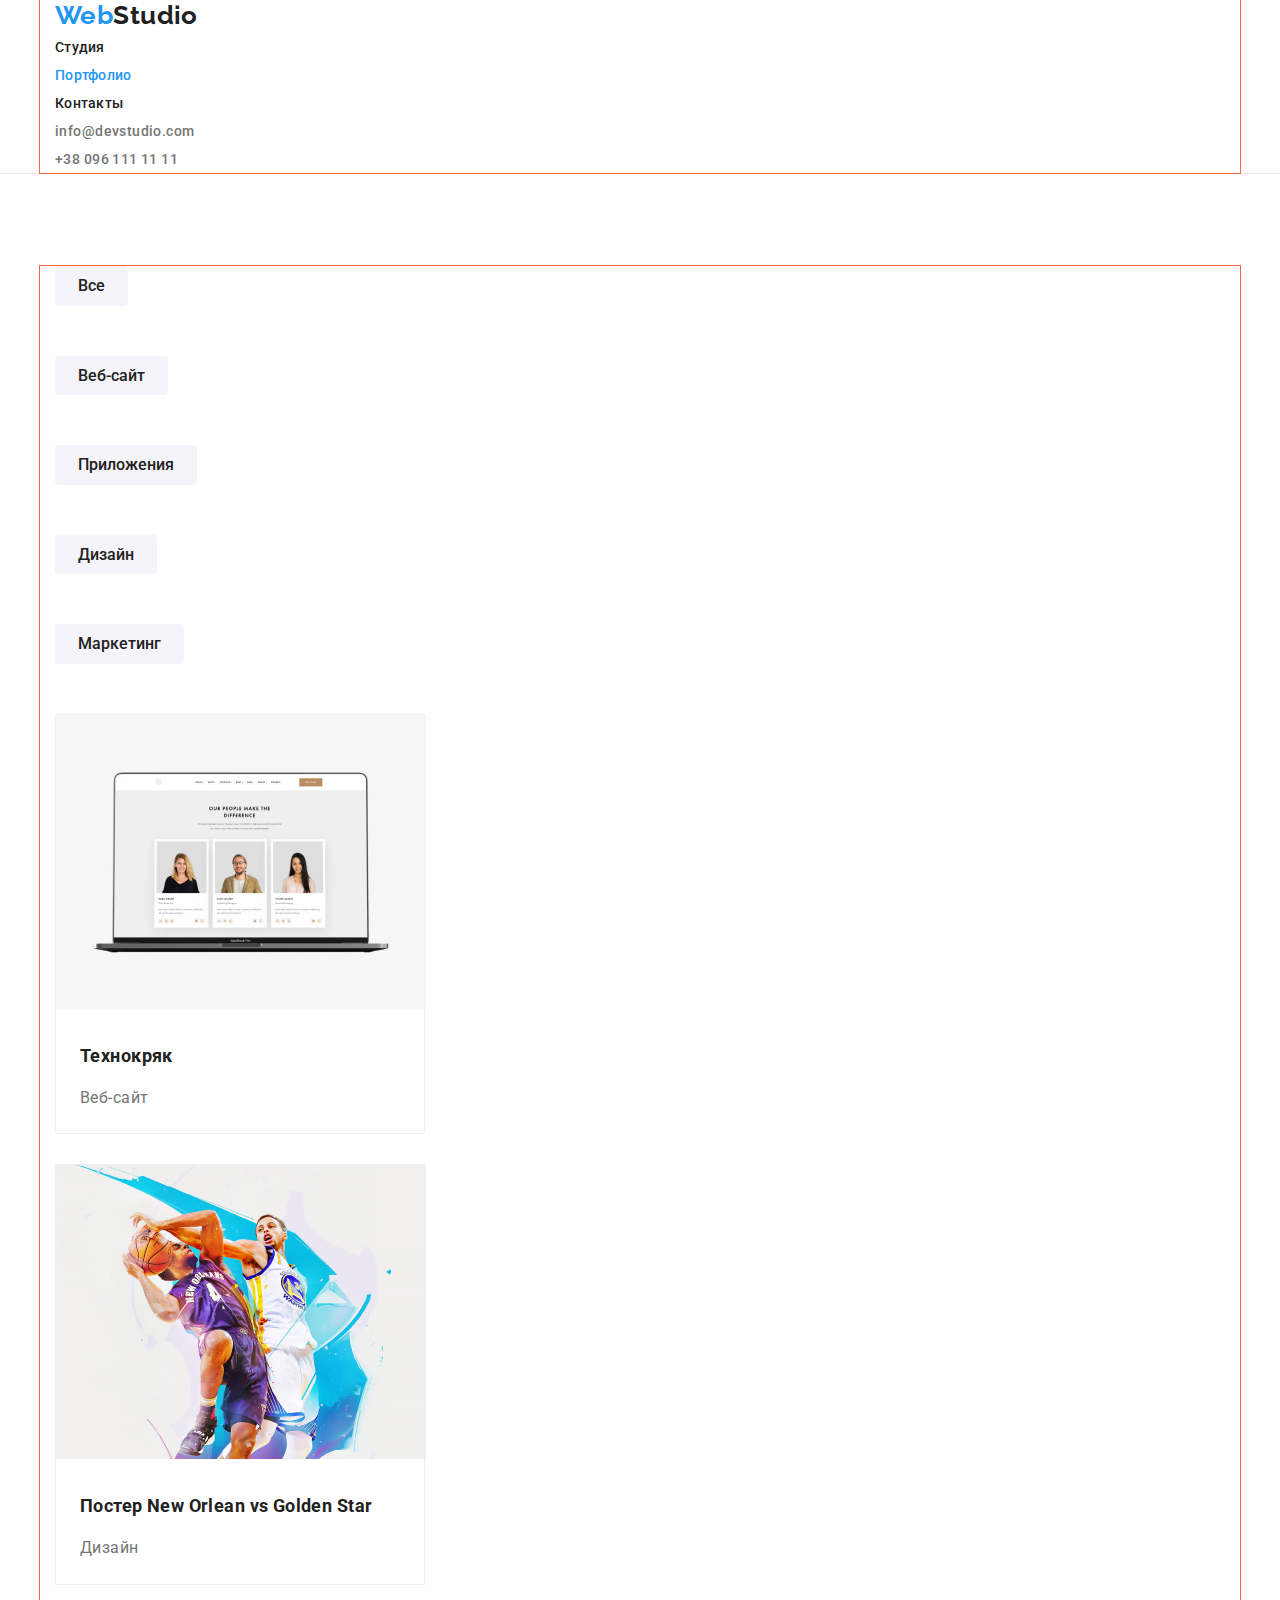
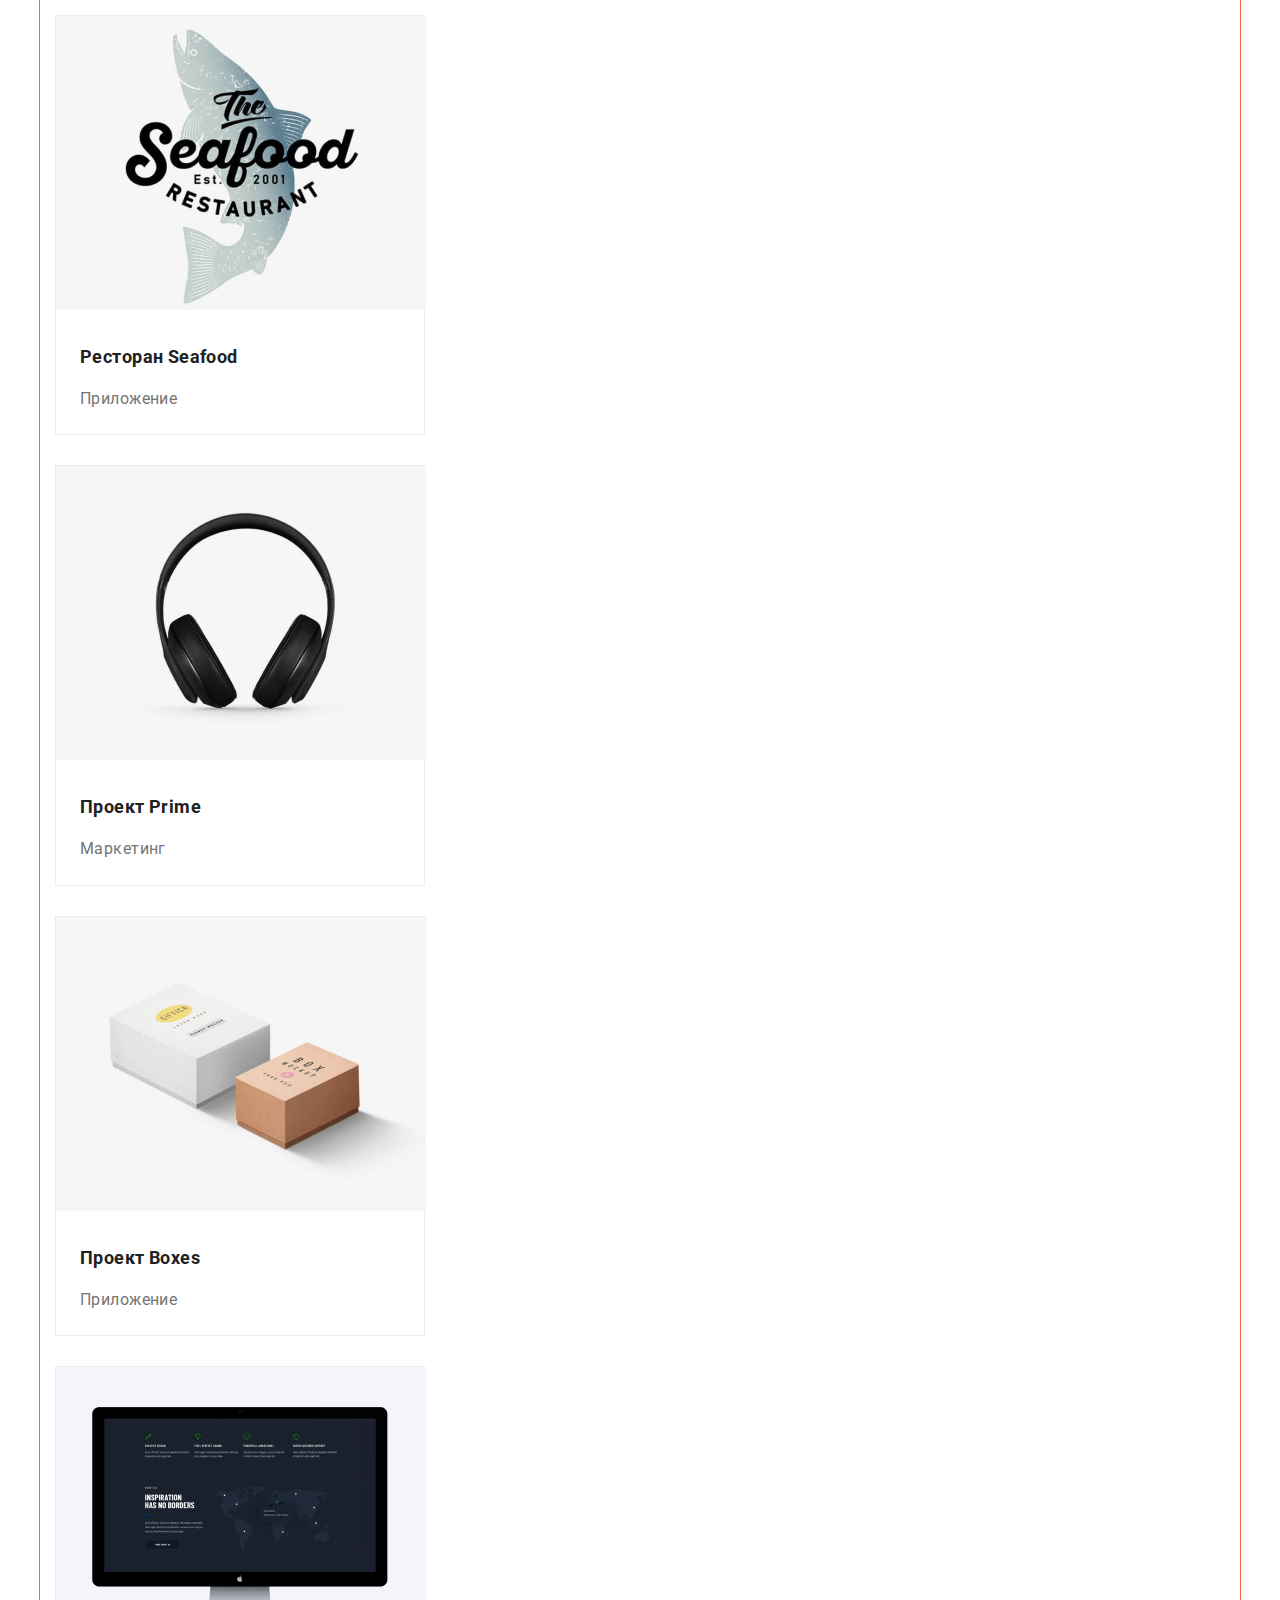
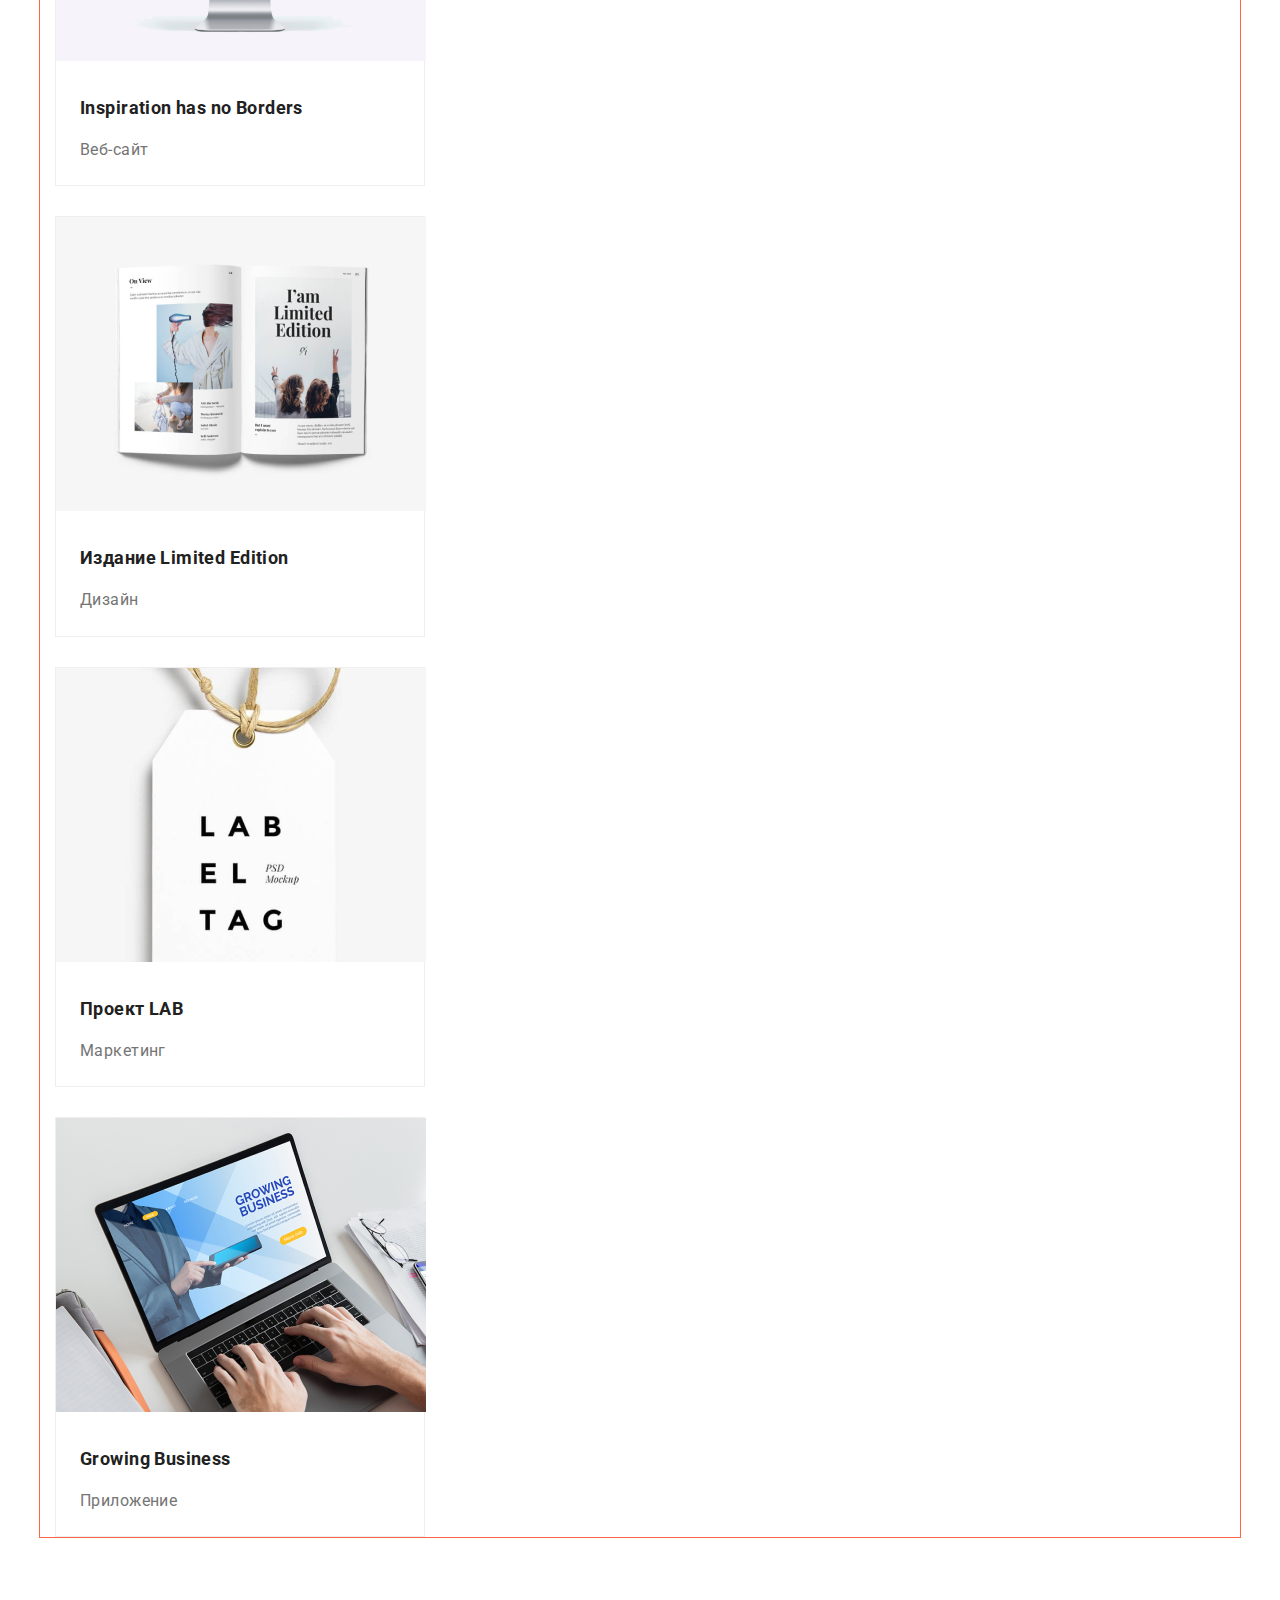
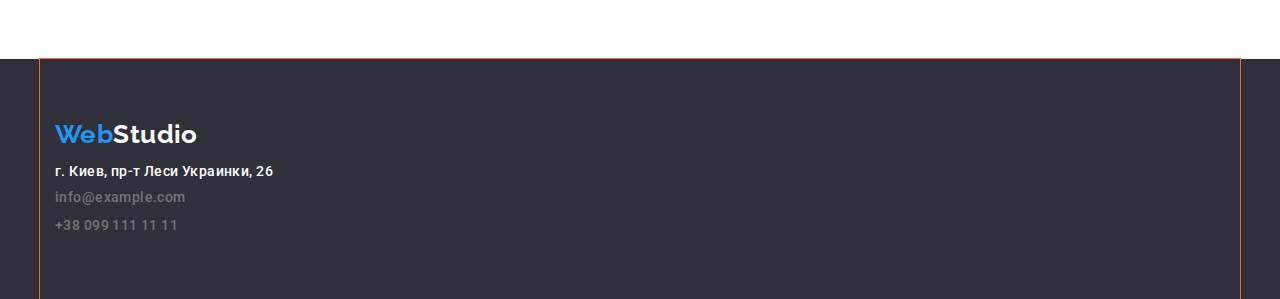
==== portfolio.html @ ade89915 "hw-03-01" ====
<!DOCTYPE html>
<html lang="en">
  <head>
    <meta charset="UTF-8" />
    <meta name="viewport" content="width=device-width, initial-scale=1.0" />
    <title>PORTFOLIO</title>
    <link rel="preconnect" href="https://fonts.gstatic.com" />
    <link
      href="https://fonts.googleapis.com/css2?family=Raleway:wght@700&family=Roboto:wght@400;500;900&display=swap"
      rel="stylesheet"
    />
    <link
      rel="stylesheet"
      href="https://cdnjs.cloudflare.com/ajax/libs/modern-normalize/1.0.0/modern-normalize.min.css "
    />
    <link rel="stylesheet" href="./css/style.css" />
  </head>
  <body>
    <header>
      <div class="container">
        <!--Шапка страницы и навигация-->
        <nav>
          <a href="./index.html" class="web-studio"
            ><span class="web">Web</span>Studio</a
          >
          <ul>
            <li><a href="./index.html" lang="ru" class="link">Студия</a></li>
            <li>
              <a href="./portfolio.html" lang="ru" class="link current"
                >Портфолио</a
              >
            </li>
            <li><a href="#" lang="ru" class="link">Контакты</a></li>
          </ul>
        </nav>
        <ul>
          <li>
            <a href="mailto:info@devstudio.com" class="address top"
              >info@devstudio.com</a
            >
          </li>
          <li>
            <a href="tel:+380961111111" class="address top">
              +38 096 111 11 11
            </a>
          </li>
        </ul>
      </div>
    </header>
    <main>
      <!-- capabilities -->
      <section class="capabilities">
        <div class="container">
          <h1 hidden>Наши возможности</h1>
          <ul>
            <li><button type="button" class="btn">Все</button></li>
            <li><button type="button" class="btn">Веб-сайт</button></li>
            <li><button type="button" class="btn">Приложения</button></li>
            <li><button type="button" class="btn">Дизайн</button></li>
            <li><button type="button" class="btn">Маркетинг</button></li>
          </ul>
          <ul>
            <li class="port-list">
              <a href="#" class="port-link"
                ><img
                  src="./img/portfolio/laptop.png"
                  alt="ноутбук"
                  height="294"
                  width="370"
                />
                <h2 class="port-title">Технокряк</h2>
                <p class="port-text">Веб-сайт</p></a
              >
            </li>
            <li class="port-list">
              <a href="#" class="port-link"
                ><img
                  src="./img/portfolio/basketball.png"
                  alt="баскетбол"
                  height="294"
                  width="370"
                />
                <h2 class="port-title">Постер New Orlean vs Golden Star</h2>
                <p class="port-text">Дизайн</p></a
              >
            </li>
            <li class="port-list">
              <a href="#" class="port-link">
                <img
                  src="./img/portfolio/seafood.png"
                  alt="еда из морепродуктов"
                  height="294"
                  width="370"
                />
                <h2 class="port-title">Ресторан Seafood</h2>
                <p class="port-text">Приложение</p></a
              >
            </li>
            <li class="port-list">
              <a href="#" class="port-link"
                ><img
                  src="./img/portfolio/headphones.png"
                  alt="наушники"
                  height="294"
                  width="370"
                />
                <h2 class="port-title">Проект Prime</h2>
                <p class="port-text">Маркетинг</p></a
              >
            </li>
            <li class="port-list">
              <a href="#" class="port-link"
                ><img
                  src="./img/portfolio/boxes.png"
                  alt="ящик"
                  height="294"
                  width="370"
                />
                <h2 class="port-title">Проект Boxes</h2>
                <p class="port-text">Приложение</p></a
              >
            </li>
            <li class="port-list">
              <a href="#" class="port-link"
                ><img
                  src="./img/portfolio/monitor.png"
                  alt="монитор"
                  height="294"
                  width="370"
                />
                <h2 class="port-title">Inspiration has no Borders</h2>
                <p class="port-text">Веб-сайт</p></a
              >
            </li>
            <li class="port-list">
              <a href="#" class="port-link"
                ><img
                  src="./img/portfolio/book.png"
                  alt="книга"
                  height="294"
                  width="370"
                />
                <h2 class="port-title">Издание Limited Edition</h2>
                <p class="port-text">Дизайн</p></a
              >
            </li>
            <li class="port-list">
              <a href="#" class="port-link"
                ><img
                  src="./img/portfolio/label.png"
                  alt="этикетка"
                  height="294"
                  width="370"
                />
                <h2 class="port-title">Проект LAB</h2>
                <p class="port-text">Маркетинг</p></a
              >
            </li>
            <li class="port-list">
              <a href="#" class="port-link">
                <img
                  src="./img/portfolio/hands.png"
                  alt=" руки на ноутбуке"
                  height="294"
                  width="370"
                />
                <h2 class="port-title">Growing Business</h2>
                <p class="port-text">Приложение</p></a
              >
            </li>
          </ul>
        </div>
      </section>
    </main>
    <footer class="footer">
      <div class="container">
        <a href="./index.html" class="web-studio"
          ><span class="web">Web</span
          ><span class="footer studio">Studio</span></a
        >
        <address>
          <p class="address map">г. Киев, пр-т Леси Украинки, 26</p>
          <ul>
            <li>
              <a href="mailto:info@example.com" class="address"
                >info@example.com</a
              >
            </li>
            <li>
              <a href="tel:+380991111111" class="address">+38 099 111 11 11</a>
            </li>
          </ul>
        </address>
      </div>
    </footer>
  </body>
</html>
---- css/style.css ----
:root {
  --main-text-color: #757575;
  --title-text-color: #212121;
  --white-text-bg-color: #ffffff;
  --link-text-color: #2196f3;
  --bg-color-footer: #2f303a;
  --btn-portfolio-bgc-color: #f5f4fa;
}

body {
  background-color: var(--white-text-bg-color);
  color: var(--main-text-color);

  font-family: "Roboto", sans-serif;
  font-style: normal;
  font-weight: 400;
  font-size: 14px;
  line-height: 2;
  letter-spacing: 0.03em;
}
.container {
  margin-left: auto;
  margin-right: auto;
  width: 1200px;
  padding-left: 15px;
  padding-right: 15px;

  outline: 1px solid tomato;
}
ul,
p,
h2,
h3,
a {
  list-style: none;
  margin: 0;
  padding: 0;
}
/* header */
.link {
  font-weight: 500;
  font-size: 14px;
  line-height: 1.14;
  letter-spacing: 0.02em;
  text-decoration: none;
  color: var(--title-text-color);
  font-style: normal;
}
.link:hover,
.link:focus {
  color: var(--link-text-color);
  text-decoration: none;
}
.web-studio {
  font-family: "Raleway", sans-serif;
  font-style: normal;
  font-weight: 700;
  font-size: 26px;
  line-height: 1.2;
  text-decoration: none;
  color: var(--title-text-color);
}
.web-studio .web {
  color: var(--link-text-color);
}

.address {
  font-weight: 500;
  font-size: 14px;
  line-height: 1.4;
  color: var(--main-text-color);
  text-decoration: none;
  font-style: normal;
}
.address.top:hover,
.address.top:focus {
  color: var(--link-text-color);
}
.current {
  color: var(--link-text-color);
}
/* hero */
.hero {
  background-color: #2f303a;
  text-align: center;
}
.hero-title {
  font-weight: 900;
  font-size: 44px;
  line-height: 1.4;
  letter-spacing: 0.06em;
  text-transform: uppercase;
  color: var(--white-text-bg-color);
  margin-top: 0;
  margin-bottom: 30px;
}
.button {
  text-align: center;
  letter-spacing: 0.06em;
  font-size: 16px;
  line-height: 1.9;
  color: var(--white-text-bg-color);
  background-color: var(--link-text-color);
  border-radius: 4px;

  display: inline-block;
  padding: 10px 32px;
  min-width: 200px;
}
/* features */
.features .container {
  padding-top: 102px;
  padding-bottom: 94px;
}
.features .title {
  text-transform: uppercase;
  font-weight: 700;
  font-size: 14px;
  line-height: 1.14;
  color: var(--title-text-color);
  margin-bottom: 10px;
}
/* occupation */
.main-title {
  font-weight: 700;
  font-size: 36px;
  line-height: 1.16;
  color: var(--title-text-color);

  text-align: center;
  margin-bottom: 50px;
}
.occupation .container {
  padding-bottom: 92px;
}

/* our team */
.our-team {
  background-color: var(--btn-portfolio-bgc-color);
}
.our-team .container {
  padding: 92px 15px 92px 15px;
}
.team-list {
  box-shadow: 0px 1px 3px rgba(0, 0, 0, 0.12), 0px 1px 1px rgba(0, 0, 0, 0.14),
    0px 2px 1px rgba(0, 0, 0, 0.2);
  border-radius: 0px 0px 4px 4px;
  width: 270px;
  text-align: center;

  background-color: var(--white-text-bg-color);
}
.name {
  font-weight: 500;
  font-size: 16px;
  line-height: 1.18;
  color: var(--title-text-color);
  margin-top: 30px;
  margin-bottom: 9px;
}
.job {
  font-size: 16px;
  line-height: 1.19;
  margin-bottom: 30px;

  display: inline-block;
}
/* footer */
.footer {
  background-color: var(--bg-color-footer);
}
.footer .container {
  padding-top: 60px;
  padding-bottom: 60px;
}
.footer.studio {
  color: var(--white-text-bg-color);
}
.address.map {
  color: var(--white-text-bg-color);
  font-style: normal;
  font-size: 14px;
  line-height: 1.7;
}
.footer .web-studio {
  display: inline-block;
  margin-bottom: 9px;
}
/* portfolio page */
.capabilities {
  padding-top: 92px;
  padding-bottom: 92px;
  border-top: 1px solid #ececec;
}
.btn {
  display: inline-block;
  min-width: 73px;
  border-radius: 4px;
  padding: 6px 22px;
  border: 1px solid transparent;
  text-align: center;
  margin-bottom: 50px;

  font-weight: 500;
  font-size: 16px;
  line-height: 1.6;
  color: var(--title-text-color);
  background-color: var(--btn-portfolio-bgc-color);
}
.btn:hover,
.btn:focus {
  color: var(--white-text-bg-color);
  background-color: var(--link-text-color);
}
.port-link {
  text-decoration: none;
}
.port-title {
  font-weight: 700;
  font-size: 18px;
  color: var(--title-text-color);

  margin: 20px 24px 9px 24px;
}
.port-text {
  font-size: 16px;
  line-height: 1.9;
  color: var(--main-text-color);

  margin: 0 24px 20px 24px;
}
.port-list {
  border: 1px solid #eeeeee;
  margin-bottom: 30px;
  width: 370px;
}
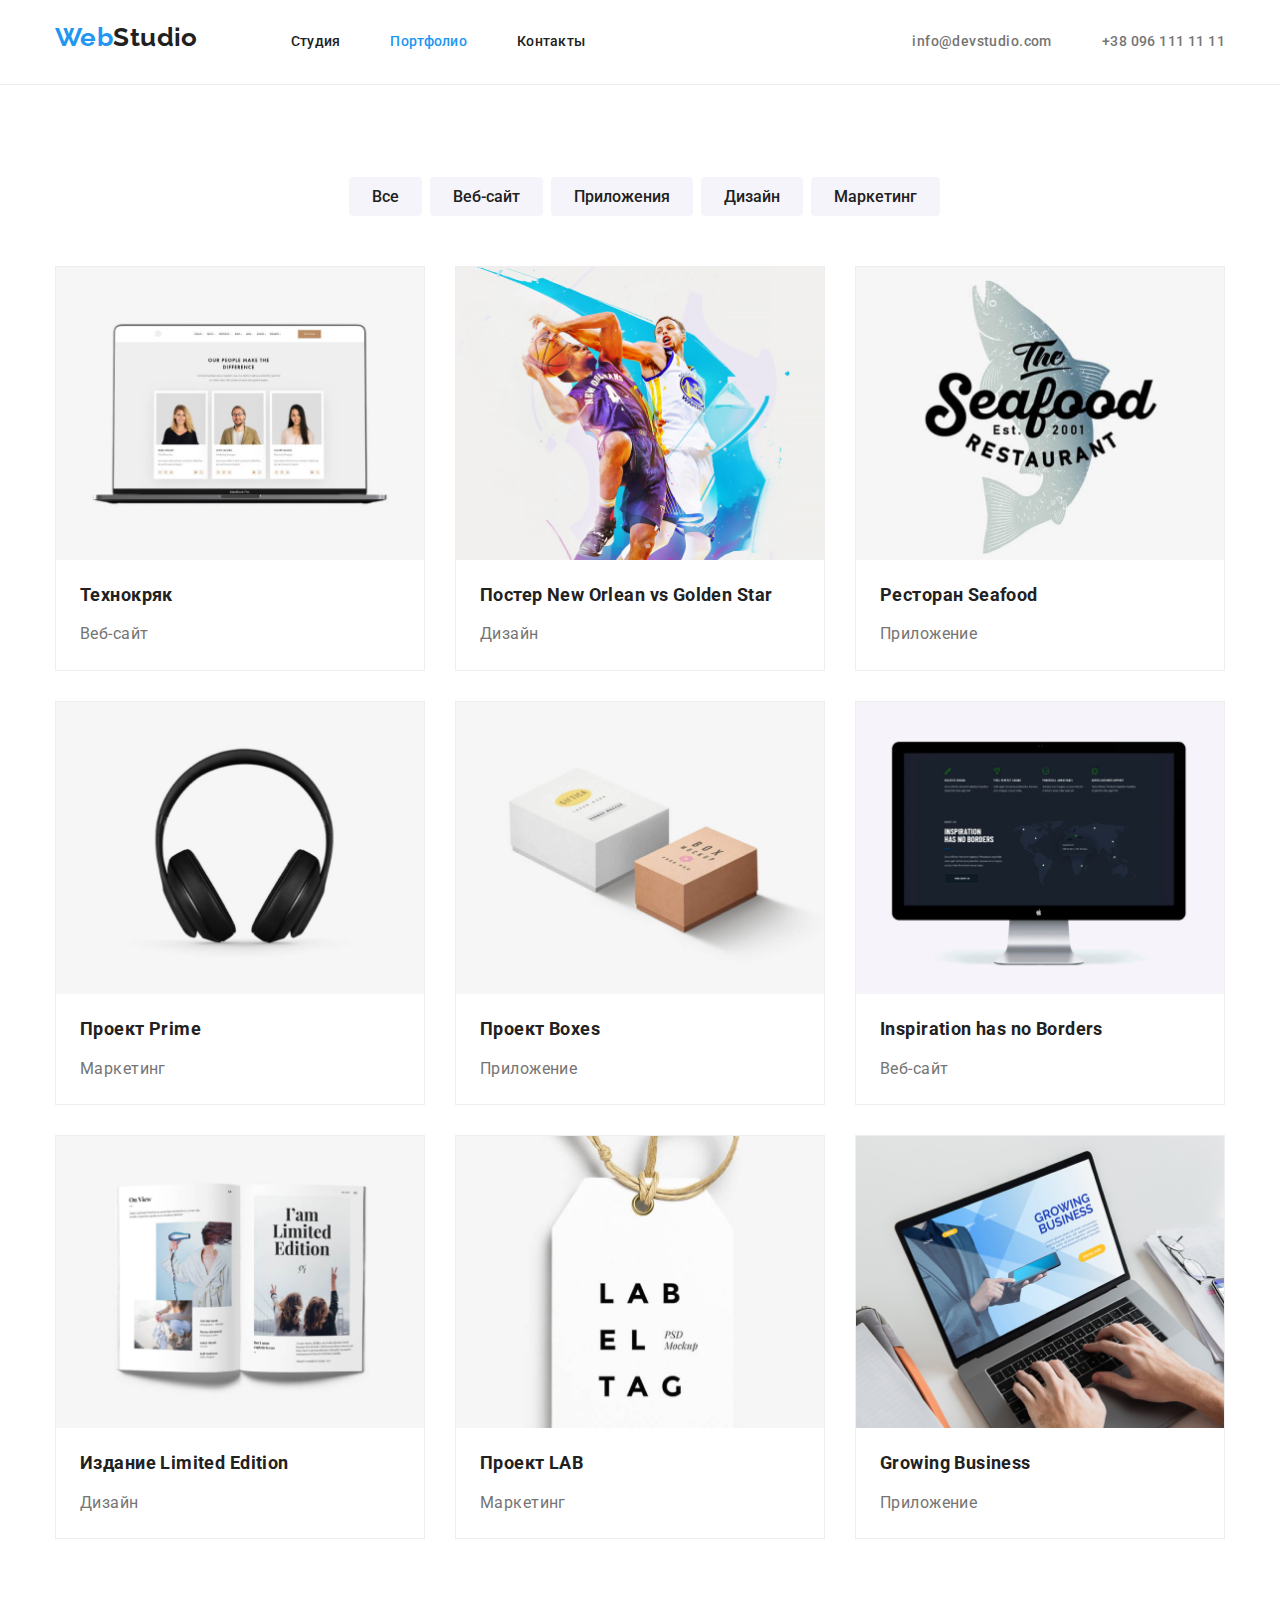
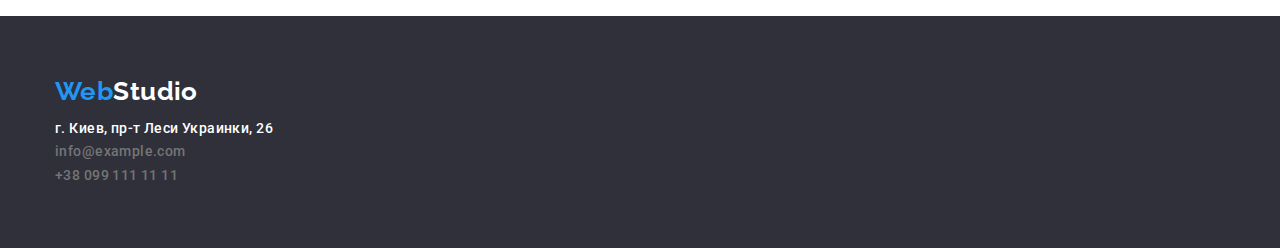
==== commit 91b397ba: "hw03-01" ====
--- a/portfolio.html
+++ b/portfolio.html
@@ -17,29 +17,33 @@
   </head>
   <body>
     <header>
-      <div class="container">
+      <div class="container main-nav">
         <!--Шапка страницы и навигация-->
-        <nav>
+        <nav class="site-nav">
           <a href="./index.html" class="web-studio"
-            ><span class="web">Web</span>Studio</a
+            >Web<span class="studio">Studio</span></a
           >
-          <ul>
-            <li><a href="./index.html" lang="ru" class="link">Студия</a></li>
-            <li>
+          <ul class="nav-list">
+            <li class="nav-item">
+              <a href="./index.html" lang="ru" class="link">Студия</a>
+            </li>
+            <li class="nav-item">
               <a href="./portfolio.html" lang="ru" class="link current"
                 >Портфолио</a
               >
             </li>
-            <li><a href="#" lang="ru" class="link">Контакты</a></li>
+            <li class="nav-item">
+              <a href="#" lang="ru" class="link">Контакты</a>
+            </li>
           </ul>
         </nav>
-        <ul>
-          <li>
+        <ul class="address-list">
+          <li class="address-item">
             <a href="mailto:info@devstudio.com" class="address top"
               >info@devstudio.com</a
             >
           </li>
-          <li>
+          <li class="adress-item">
             <a href="tel:+380961111111" class="address top">
               +38 096 111 11 11
             </a>
@@ -52,20 +56,29 @@
       <section class="capabilities">
         <div class="container">
           <h1 hidden>Наши возможности</h1>
-          <ul>
-            <li><button type="button" class="btn">Все</button></li>
-            <li><button type="button" class="btn">Веб-сайт</button></li>
-            <li><button type="button" class="btn">Приложения</button></li>
-            <li><button type="button" class="btn">Дизайн</button></li>
-            <li><button type="button" class="btn">Маркетинг</button></li>
+          <ul class="capabilities-list">
+            <li class="capabilities-item">
+              <button type="button" class="btn">Все</button>
+            </li>
+            <li class="capabilities-item">
+              <button type="button" class="btn">Веб-сайт</button>
+            </li>
+            <li class="capabilities-item">
+              <button type="button" class="btn">Приложения</button>
+            </li>
+            <li class="capabilities-item">
+              <button type="button" class="btn">Дизайн</button>
+            </li>
+            <li class="capabilities-item">
+              <button type="button" class="btn">Маркетинг</button>
+            </li>
           </ul>
-          <ul>
+          <ul class="gallery">
             <li class="port-list">
               <a href="#" class="port-link"
                 ><img
                   src="./img/portfolio/laptop.png"
                   alt="ноутбук"
-                  height="294"
                   width="370"
                 />
                 <h2 class="port-title">Технокряк</h2>
@@ -77,7 +90,6 @@
                 ><img
                   src="./img/portfolio/basketball.png"
                   alt="баскетбол"
-                  height="294"
                   width="370"
                 />
                 <h2 class="port-title">Постер New Orlean vs Golden Star</h2>
@@ -89,7 +101,6 @@
                 <img
                   src="./img/portfolio/seafood.png"
                   alt="еда из морепродуктов"
-                  height="294"
                   width="370"
                 />
                 <h2 class="port-title">Ресторан Seafood</h2>
@@ -101,7 +112,6 @@
                 ><img
                   src="./img/portfolio/headphones.png"
                   alt="наушники"
-                  height="294"
                   width="370"
                 />
                 <h2 class="port-title">Проект Prime</h2>
@@ -110,12 +120,7 @@
             </li>
             <li class="port-list">
               <a href="#" class="port-link"
-                ><img
-                  src="./img/portfolio/boxes.png"
-                  alt="ящик"
-                  height="294"
-                  width="370"
-                />
+                ><img src="./img/portfolio/boxes.png" alt="ящик" width="370" />
                 <h2 class="port-title">Проект Boxes</h2>
                 <p class="port-text">Приложение</p></a
               >
@@ -125,7 +130,6 @@
                 ><img
                   src="./img/portfolio/monitor.png"
                   alt="монитор"
-                  height="294"
                   width="370"
                 />
                 <h2 class="port-title">Inspiration has no Borders</h2>
@@ -134,12 +138,7 @@
             </li>
             <li class="port-list">
               <a href="#" class="port-link"
-                ><img
-                  src="./img/portfolio/book.png"
-                  alt="книга"
-                  height="294"
-                  width="370"
-                />
+                ><img src="./img/portfolio/book.png" alt="книга" width="370" />
                 <h2 class="port-title">Издание Limited Edition</h2>
                 <p class="port-text">Дизайн</p></a
               >
@@ -149,7 +148,6 @@
                 ><img
                   src="./img/portfolio/label.png"
                   alt="этикетка"
-                  height="294"
                   width="370"
                 />
                 <h2 class="port-title">Проект LAB</h2>
@@ -161,7 +159,6 @@
                 <img
                   src="./img/portfolio/hands.png"
                   alt=" руки на ноутбуке"
-                  height="294"
                   width="370"
                 />
                 <h2 class="port-title">Growing Business</h2>
@@ -175,8 +172,7 @@
     <footer class="footer">
       <div class="container">
         <a href="./index.html" class="web-studio"
-          ><span class="web">Web</span
-          ><span class="footer studio">Studio</span></a
+          >Web<span class="studio">Studio</span></a
         >
         <address>
           <p class="address map">г. Киев, пр-т Леси Украинки, 26</p>
--- a/css/style.css
+++ b/css/style.css
@@ -5,6 +5,8 @@
   --link-text-color: #2196f3;
   --bg-color-footer: #2f303a;
   --btn-portfolio-bgc-color: #f5f4fa;
+  --border-color-capabilities: #ececec;
+  --border-color-port-list: #eeeeee;
 }
 
 body {
@@ -15,7 +17,7 @@
   font-style: normal;
   font-weight: 400;
   font-size: 14px;
-  line-height: 2;
+  line-height: 1.7;
   letter-spacing: 0.03em;
 }
 .container {
@@ -25,7 +27,7 @@
   padding-left: 15px;
   padding-right: 15px;
 
-  outline: 1px solid tomato;
+  /* outline: 1px solid tomato; */
 }
 ul,
 p,
@@ -37,6 +39,28 @@
   padding: 0;
 }
 /* header */
+.main-nav {
+  display: flex;
+  align-items: baseline;
+}
+.site-nav {
+  display: flex;
+  align-items: baseline;
+}
+.nav-list {
+  display: flex;
+}
+.nav-item + .nav-item {
+  margin-left: 50px;
+}
+.address-list {
+  display: flex;
+  margin-left: auto;
+}
+.address-item + .adress-item {
+  margin-left: 50px;
+}
+
 .link {
   font-weight: 500;
   font-size: 14px;
@@ -45,12 +69,17 @@
   text-decoration: none;
   color: var(--title-text-color);
   font-style: normal;
+
+  display: block;
+  padding-top: 32px;
+  padding-bottom: 32px;
 }
 .link:hover,
 .link:focus {
   color: var(--link-text-color);
   text-decoration: none;
 }
+
 .web-studio {
   font-family: "Raleway", sans-serif;
   font-style: normal;
@@ -58,12 +87,13 @@
   font-size: 26px;
   line-height: 1.2;
   text-decoration: none;
-  color: var(--title-text-color);
-}
-.web-studio .web {
   color: var(--link-text-color);
-}
-
+
+  margin-right: 93px;
+}
+.web-studio .studio {
+  color: var(--title-text-color);
+}
 .address {
   font-weight: 500;
   font-size: 14px;
@@ -75,6 +105,11 @@
 .address.top:hover,
 .address.top:focus {
   color: var(--link-text-color);
+}
+.address.top {
+  display: block;
+  padding-top: 32px;
+  padding-bottom: 32px;
 }
 .current {
   color: var(--link-text-color);
@@ -99,18 +134,33 @@
   letter-spacing: 0.06em;
   font-size: 16px;
   line-height: 1.9;
+  cursor: pointer;
+
   color: var(--white-text-bg-color);
   background-color: var(--link-text-color);
-  border-radius: 4px;
 
   display: inline-block;
   padding: 10px 32px;
   min-width: 200px;
+  border: 2px solid var(--link-text-color);
+  border-radius: 4px;
+  outline: none;
+  box-shadow: 0px 4px 4px rgba(0, 0, 0, 0.15);
 }
 /* features */
-.features .container {
+.features {
   padding-top: 102px;
   padding-bottom: 94px;
+}
+.features-list {
+  display: flex;
+}
+.features-item {
+  width: 270px;
+  text-align: left;
+}
+.features-item + .features-item {
+  margin-left: 30px;
 }
 .features .title {
   text-transform: uppercase;
@@ -130,16 +180,22 @@
   text-align: center;
   margin-bottom: 50px;
 }
-.occupation .container {
+.occupation {
   padding-bottom: 92px;
 }
-
+.occupation-list {
+  display: flex;
+}
+.occupation-list-item + .occupation-list-item {
+  margin-left: 30px;
+}
 /* our team */
 .our-team {
   background-color: var(--btn-portfolio-bgc-color);
 }
-.our-team .container {
-  padding: 92px 15px 92px 15px;
+.our-team {
+  padding-top: 92px;
+  padding-bottom: 92px;
 }
 .team-list {
   box-shadow: 0px 1px 3px rgba(0, 0, 0, 0.12), 0px 1px 1px rgba(0, 0, 0, 0.14),
@@ -165,15 +221,21 @@
 
   display: inline-block;
 }
+.our-team-member {
+  display: flex;
+}
+.team-list + .team-list {
+  margin-left: 30px;
+}
 /* footer */
 .footer {
   background-color: var(--bg-color-footer);
 }
-.footer .container {
+.footer {
   padding-top: 60px;
   padding-bottom: 60px;
 }
-.footer.studio {
+.footer .studio {
   color: var(--white-text-bg-color);
 }
 .address.map {
@@ -190,7 +252,14 @@
 .capabilities {
   padding-top: 92px;
   padding-bottom: 92px;
-  border-top: 1px solid #ececec;
+  border-top: 1px solid var(--border-color-capabilities);
+}
+.capabilities-list {
+  display: flex;
+  justify-content: center;
+}
+.capabilities-item {
+  margin-left: 8px;
 }
 .btn {
   display: inline-block;
@@ -200,6 +269,8 @@
   border: 1px solid transparent;
   text-align: center;
   margin-bottom: 50px;
+  cursor: pointer;
+  outline: none;
 
   font-weight: 500;
   font-size: 16px;
@@ -211,9 +282,18 @@
 .btn:focus {
   color: var(--white-text-bg-color);
   background-color: var(--link-text-color);
-}
+  box-shadow: 0px 3px 1px rgba(0, 0, 0, 0.1), 0px 1px 2px rgba(0, 0, 0, 0.08),
+    0px 2px 2px rgba(0, 0, 0, 0.12);
+}
+.gallery {
+  display: flex;
+  flex-wrap: wrap;
+  margin: -15px;
+}
+
 .port-link {
   text-decoration: none;
+  display: block;
 }
 .port-title {
   font-weight: 700;
@@ -230,7 +310,16 @@
   margin: 0 24px 20px 24px;
 }
 .port-list {
-  border: 1px solid #eeeeee;
-  margin-bottom: 30px;
+  border: 1px solid var(--border-color-port-list);
   width: 370px;
-}
+  margin: 15px;
+}
+.port-list:nth-child(n + 7) {
+  margin-bottom: 0;
+}
+
+.port-list img {
+  display: block;
+  max-width: 100%;
+  height: auto;
+}
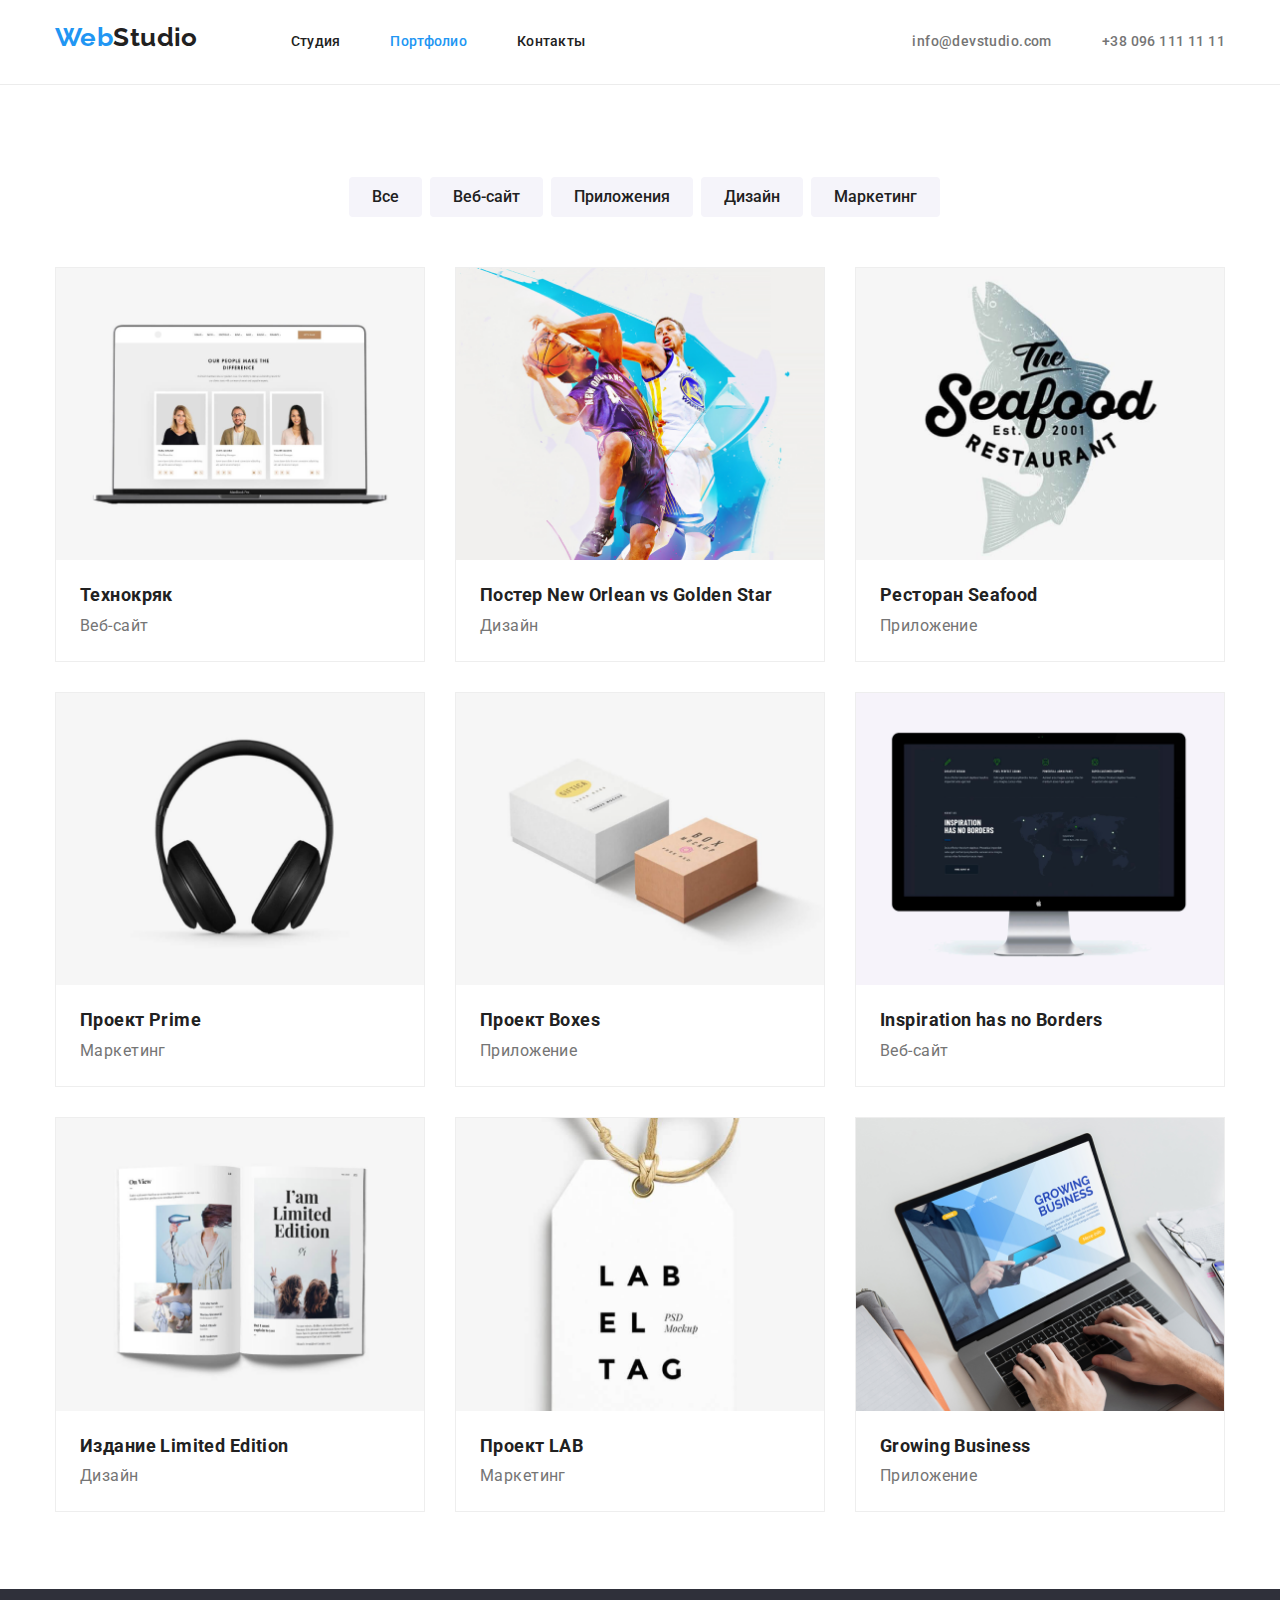
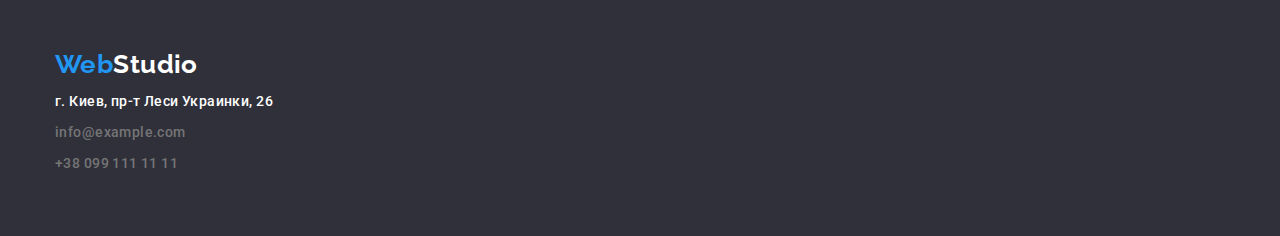
==== commit 29984f77: "hw03-03" ====
--- a/portfolio.html
+++ b/portfolio.html
@@ -6,7 +6,7 @@
     <title>PORTFOLIO</title>
     <link rel="preconnect" href="https://fonts.gstatic.com" />
     <link
-      href="https://fonts.googleapis.com/css2?family=Raleway:wght@700&family=Roboto:wght@400;500;900&display=swap"
+      href="https://fonts.googleapis.com/css2?family=Raleway:wght@700&family=Roboto:wght@400;500;700;900&display=swap"
       rel="stylesheet"
     />
     <link
@@ -16,9 +16,9 @@
     <link rel="stylesheet" href="./css/style.css" />
   </head>
   <body>
-    <header>
+    <header class="header">
+      <!--HEADER-->
       <div class="container main-nav">
-        <!--Шапка страницы и навигация-->
         <nav class="site-nav">
           <a href="./index.html" class="web-studio"
             >Web<span class="studio">Studio</span></a
@@ -54,7 +54,7 @@
     <main>
       <!-- capabilities -->
       <section class="capabilities">
-        <div class="container">
+        <div class="container gallery-menu-container">
           <h1 hidden>Наши возможности</h1>
           <ul class="capabilities-list">
             <li class="capabilities-item">
@@ -81,8 +81,10 @@
                   alt="ноутбук"
                   width="370"
                 />
-                <h2 class="port-title">Технокряк</h2>
-                <p class="port-text">Веб-сайт</p></a
+                <div class="gallery-title-text">
+                  <h2 class="port-title">Технокряк</h2>
+                  <p class="port-text">Веб-сайт</p>
+                </div></a
               >
             </li>
             <li class="port-list">
@@ -92,8 +94,10 @@
                   alt="баскетбол"
                   width="370"
                 />
-                <h2 class="port-title">Постер New Orlean vs Golden Star</h2>
-                <p class="port-text">Дизайн</p></a
+                <div class="gallery-title-text">
+                  <h2 class="port-title">Постер New Orlean vs Golden Star</h2>
+                  <p class="port-text">Дизайн</p>
+                </div></a
               >
             </li>
             <li class="port-list">
@@ -103,8 +107,10 @@
                   alt="еда из морепродуктов"
                   width="370"
                 />
-                <h2 class="port-title">Ресторан Seafood</h2>
-                <p class="port-text">Приложение</p></a
+                <div class="gallery-title-text">
+                  <h2 class="port-title">Ресторан Seafood</h2>
+                  <p class="port-text">Приложение</p>
+                </div></a
               >
             </li>
             <li class="port-list">
@@ -114,15 +120,19 @@
                   alt="наушники"
                   width="370"
                 />
-                <h2 class="port-title">Проект Prime</h2>
-                <p class="port-text">Маркетинг</p></a
+                <div class="gallery-title-text">
+                  <h2 class="port-title">Проект Prime</h2>
+                  <p class="port-text">Маркетинг</p>
+                </div></a
               >
             </li>
             <li class="port-list">
               <a href="#" class="port-link"
                 ><img src="./img/portfolio/boxes.png" alt="ящик" width="370" />
-                <h2 class="port-title">Проект Boxes</h2>
-                <p class="port-text">Приложение</p></a
+                <div class="gallery-title-text">
+                  <h2 class="port-title">Проект Boxes</h2>
+                  <p class="port-text">Приложение</p>
+                </div></a
               >
             </li>
             <li class="port-list">
@@ -132,15 +142,19 @@
                   alt="монитор"
                   width="370"
                 />
-                <h2 class="port-title">Inspiration has no Borders</h2>
-                <p class="port-text">Веб-сайт</p></a
+                <div class="gallery-title-text">
+                  <h2 class="port-title">Inspiration has no Borders</h2>
+                  <p class="port-text">Веб-сайт</p>
+                </div></a
               >
             </li>
             <li class="port-list">
               <a href="#" class="port-link"
                 ><img src="./img/portfolio/book.png" alt="книга" width="370" />
-                <h2 class="port-title">Издание Limited Edition</h2>
-                <p class="port-text">Дизайн</p></a
+                <div class="gallery-title-text">
+                  <h2 class="port-title">Издание Limited Edition</h2>
+                  <p class="port-text">Дизайн</p>
+                </div></a
               >
             </li>
             <li class="port-list">
@@ -150,8 +164,10 @@
                   alt="этикетка"
                   width="370"
                 />
-                <h2 class="port-title">Проект LAB</h2>
-                <p class="port-text">Маркетинг</p></a
+                <div class="gallery-title-text">
+                  <h2 class="port-title">Проект LAB</h2>
+                  <p class="port-text">Маркетинг</p>
+                </div></a
               >
             </li>
             <li class="port-list">
@@ -161,8 +177,10 @@
                   alt=" руки на ноутбуке"
                   width="370"
                 />
-                <h2 class="port-title">Growing Business</h2>
-                <p class="port-text">Приложение</p></a
+                <div class="gallery-title-text">
+                  <h2 class="port-title">Growing Business</h2>
+                  <p class="port-text">Приложение</p>
+                </div></a
               >
             </li>
           </ul>
@@ -177,12 +195,12 @@
         <address>
           <p class="address map">г. Киев, пр-т Леси Украинки, 26</p>
           <ul>
-            <li>
-              <a href="mailto:info@example.com" class="address"
+            <li class="address-point">
+              <a href="mailto:info@example.com" class="address mail"
                 >info@example.com</a
               >
             </li>
-            <li>
+            <li class="address-point">
               <a href="tel:+380991111111" class="address">+38 099 111 11 11</a>
             </li>
           </ul>
--- a/css/style.css
+++ b/css/style.css
@@ -17,7 +17,7 @@
   font-style: normal;
   font-weight: 400;
   font-size: 14px;
-  line-height: 1.7;
+  line-height: 1.714;
   letter-spacing: 0.03em;
 }
 .container {
@@ -39,6 +39,9 @@
   padding: 0;
 }
 /* header */
+.header {
+  border-bottom: 1px solid var(--border-color-capabilities);
+}
 .main-nav {
   display: flex;
   align-items: baseline;
@@ -85,7 +88,7 @@
   font-style: normal;
   font-weight: 700;
   font-size: 26px;
-  line-height: 1.2;
+  line-height: 1.23;
   text-decoration: none;
   color: var(--link-text-color);
 
@@ -97,7 +100,7 @@
 .address {
   font-weight: 500;
   font-size: 14px;
-  line-height: 1.4;
+  line-height: 1.42;
   color: var(--main-text-color);
   text-decoration: none;
   font-style: normal;
@@ -119,10 +122,14 @@
   background-color: #2f303a;
   text-align: center;
 }
+.hero-division {
+  padding-top: 208px;
+  padding-bottom: 192px;
+}
 .hero-title {
   font-weight: 900;
   font-size: 44px;
-  line-height: 1.4;
+  line-height: 1.41;
   letter-spacing: 0.06em;
   text-transform: uppercase;
   color: var(--white-text-bg-color);
@@ -133,7 +140,7 @@
   text-align: center;
   letter-spacing: 0.06em;
   font-size: 16px;
-  line-height: 1.9;
+  line-height: 1.87;
   cursor: pointer;
 
   color: var(--white-text-bg-color);
@@ -186,16 +193,19 @@
 .occupation-list {
   display: flex;
 }
+.occupation-list-item {
+  width: 370px;
+  height: 294px;
+}
 .occupation-list-item + .occupation-list-item {
   margin-left: 30px;
 }
-/* our team */
-.our-team {
-  background-color: var(--btn-portfolio-bgc-color);
-}
+/* ==============our team ===============*/
+
 .our-team {
   padding-top: 92px;
   padding-bottom: 92px;
+  background-color: var(--btn-portfolio-bgc-color);
 }
 .team-list {
   box-shadow: 0px 1px 3px rgba(0, 0, 0, 0.12), 0px 1px 1px rgba(0, 0, 0, 0.14),
@@ -206,20 +216,27 @@
 
   background-color: var(--white-text-bg-color);
 }
+.team-list img {
+  display: block;
+  width: 100%;
+  height: auto;
+}
+.name-jobe-info {
+  padding-top: 30px;
+  padding-bottom: 30px;
+}
 .name {
   font-weight: 500;
   font-size: 16px;
   line-height: 1.18;
   color: var(--title-text-color);
-  margin-top: 30px;
-  margin-bottom: 9px;
+
+  display: inline-block;
+  margin-bottom: 10px;
 }
 .job {
   font-size: 16px;
   line-height: 1.19;
-  margin-bottom: 30px;
-
-  display: inline-block;
 }
 .our-team-member {
   display: flex;
@@ -242,17 +259,24 @@
   color: var(--white-text-bg-color);
   font-style: normal;
   font-size: 14px;
-  line-height: 1.7;
+  line-height: 1.71;
+
+  display: block;
+  margin-bottom: 9px;
 }
 .footer .web-studio {
   display: inline-block;
   margin-bottom: 9px;
 }
+.address.mail {
+  display: block;
+  margin-bottom: 9px;
+}
+
 /* portfolio page */
-.capabilities {
+.container.gallery-menu-container {
   padding-top: 92px;
   padding-bottom: 92px;
-  border-top: 1px solid var(--border-color-capabilities);
 }
 .capabilities-list {
   display: flex;
@@ -274,7 +298,7 @@
 
   font-weight: 500;
   font-size: 16px;
-  line-height: 1.6;
+  line-height: 1.62;
   color: var(--title-text-color);
   background-color: var(--btn-portfolio-bgc-color);
 }
@@ -299,15 +323,11 @@
   font-weight: 700;
   font-size: 18px;
   color: var(--title-text-color);
-
-  margin: 20px 24px 9px 24px;
 }
 .port-text {
   font-size: 16px;
-  line-height: 1.9;
+  line-height: 1.87;
   color: var(--main-text-color);
-
-  margin: 0 24px 20px 24px;
 }
 .port-list {
   border: 1px solid var(--border-color-port-list);
@@ -317,9 +337,12 @@
 .port-list:nth-child(n + 7) {
   margin-bottom: 0;
 }
-
+.gallery-title-text {
+  margin: 0;
+  padding: 20px 24px;
+}
 .port-list img {
   display: block;
-  max-width: 100%;
+  width: 100%;
   height: auto;
 }
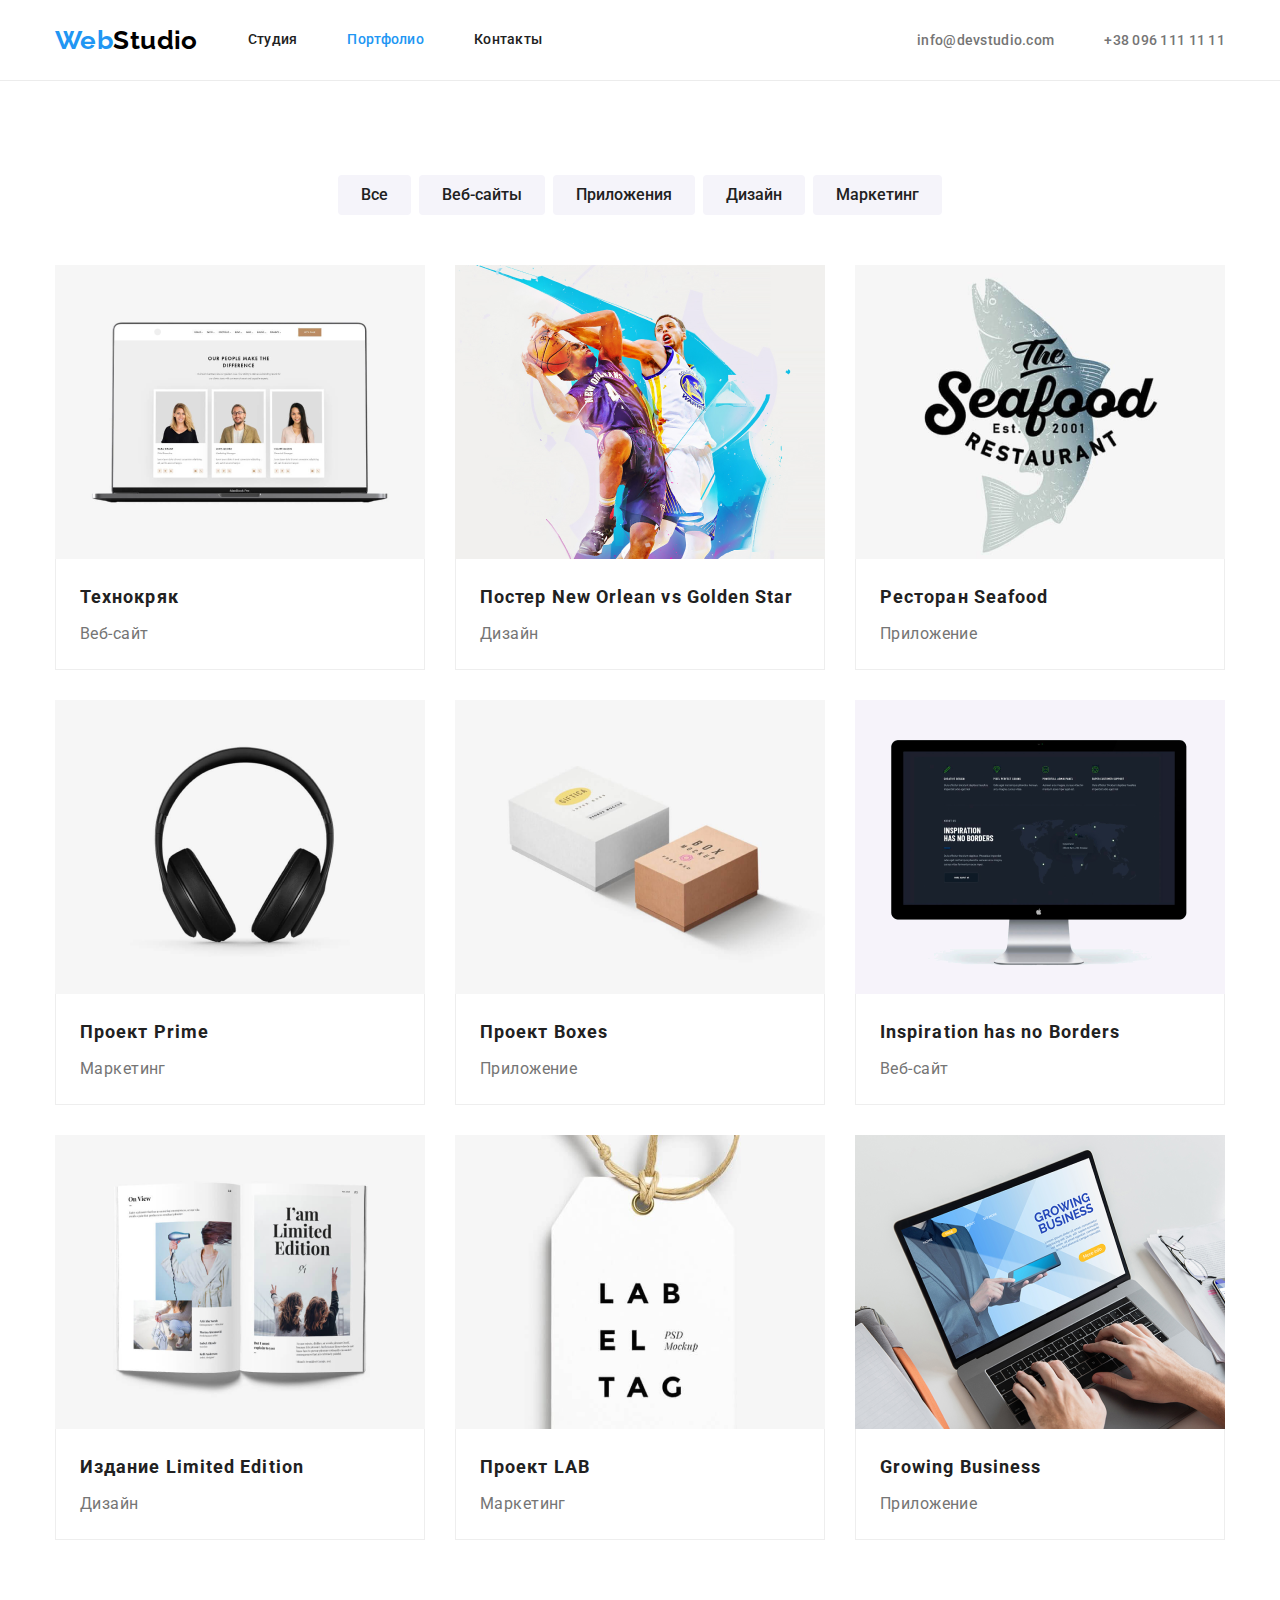
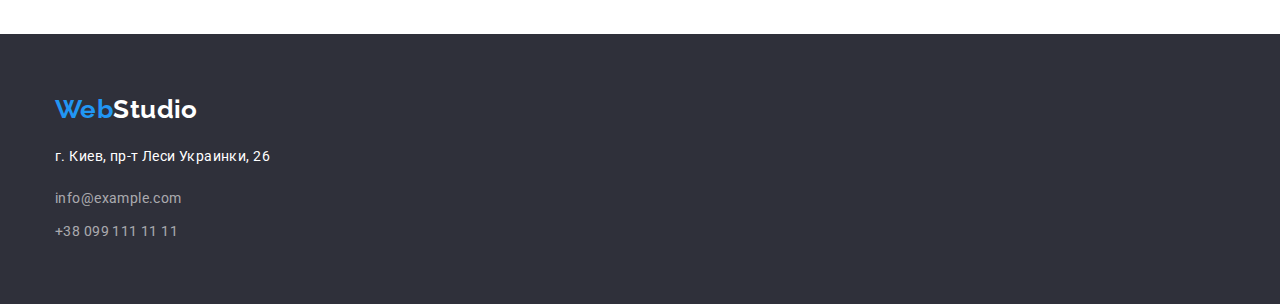
==== commit 0b30fd0d: "hw03-06" ====
--- a/portfolio.html
+++ b/portfolio.html
@@ -3,183 +3,179 @@
   <head>
     <meta charset="UTF-8" />
     <meta name="viewport" content="width=device-width, initial-scale=1.0" />
-    <title>PORTFOLIO</title>
+    <link
+      rel="stylesheet"
+      href="https://cdnjs.cloudflare.com/ajax/libs/modern-normalize/1.0.0/modern-normalize.min.css"
+    />
     <link rel="preconnect" href="https://fonts.gstatic.com" />
     <link
-      href="https://fonts.googleapis.com/css2?family=Raleway:wght@700&family=Roboto:wght@400;500;700;900&display=swap"
+      href="https://fonts.googleapis.com/css2?family=Raleway:wght@700&family=Roboto:ital,wght@0,400;0,500;0,900;1,700&display=swap"
       rel="stylesheet"
     />
-    <link
-      rel="stylesheet"
-      href="https://cdnjs.cloudflare.com/ajax/libs/modern-normalize/1.0.0/modern-normalize.min.css "
-    />
     <link rel="stylesheet" href="./css/style.css" />
+    <title>Home work</title>
   </head>
   <body>
     <header class="header">
-      <!--HEADER-->
-      <div class="container main-nav">
-        <nav class="site-nav">
-          <a href="./index.html" class="web-studio"
+      <!--NAVIGATION-->
+      <div class="container">
+        <nav class="navigation">
+          <a href="./index.html" class="webstudio"
             >Web<span class="studio">Studio</span></a
           >
+
           <ul class="nav-list">
             <li class="nav-item">
-              <a href="./index.html" lang="ru" class="link">Студия</a>
+              <a href="./index.html" lang="ru" class="navlink">Студия</a>
             </li>
             <li class="nav-item">
-              <a href="./portfolio.html" lang="ru" class="link current"
+              <a href="./portfolio.html" lang="ru" class="navlink current"
                 >Портфолио</a
               >
             </li>
             <li class="nav-item">
-              <a href="#" lang="ru" class="link">Контакты</a>
+              <a href="#" lang="ru" class="navlink">Контакты</a>
             </li>
           </ul>
         </nav>
-        <ul class="address-list">
-          <li class="address-item">
-            <a href="mailto:info@devstudio.com" class="address top"
+        <ul class="nav-list-info">
+          <li class="nav-item-info">
+            <a href="mailto:info@devstudio.com" class="nav-info mail"
               >info@devstudio.com</a
             >
           </li>
-          <li class="adress-item">
-            <a href="tel:+380961111111" class="address top">
-              +38 096 111 11 11
-            </a>
+          <li class="nav-item-info">
+            <a href="tel:+380961111111" class="nav-info"> +38 096 111 11 11 </a>
           </li>
         </ul>
       </div>
     </header>
     <main>
-      <!-- capabilities -->
-      <section class="capabilities">
-        <div class="container gallery-menu-container">
-          <h1 hidden>Наши возможности</h1>
-          <ul class="capabilities-list">
-            <li class="capabilities-item">
-              <button type="button" class="btn">Все</button>
-            </li>
-            <li class="capabilities-item">
-              <button type="button" class="btn">Веб-сайт</button>
-            </li>
-            <li class="capabilities-item">
-              <button type="button" class="btn">Приложения</button>
-            </li>
-            <li class="capabilities-item">
-              <button type="button" class="btn">Дизайн</button>
-            </li>
-            <li class="capabilities-item">
-              <button type="button" class="btn">Маркетинг</button>
-            </li>
-          </ul>
-          <ul class="gallery">
-            <li class="port-list">
-              <a href="#" class="port-link"
-                ><img
+      <!-- GALLERY -->
+      <section class="gallery">
+        <div class="container">
+          <!-- BUTTON GALLERY -->
+          <ul class="button-list">
+            <li class="button-items">
+              <button type="button" class="portfolio-button">Все</button>
+            </li>
+            <li class="button-items">
+              <button type="button" class="portfolio-button">Веб-сайты</button>
+            </li>
+            <li class="button-items">
+              <button type="button" class="portfolio-button">Приложения</button>
+            </li>
+            <li class="button-items">
+              <button type="button" class="portfolio-button">Дизайн</button>
+            </li>
+            <li class="button-items">
+              <button type="button" class="portfolio-button">Маркетинг</button>
+            </li>
+          </ul>
+          <!-- =============CARD LIST=========== -->
+          <ul class="portfolio-card-list">
+            <li class="portfolio-card-item">
+              <a href="#" class="portfolio-link">
+                <img
                   src="./img/portfolio/laptop.png"
                   alt="ноутбук"
                   width="370"
                 />
-                <div class="gallery-title-text">
-                  <h2 class="port-title">Технокряк</h2>
-                  <p class="port-text">Веб-сайт</p>
-                </div></a
-              >
-            </li>
-            <li class="port-list">
-              <a href="#" class="port-link"
-                ><img
+                <div class="card-title-text">
+                  <h2 class="card-title">Технокряк</h2>
+                  <p class="card-text">Веб-сайт</p>
+                </div></a
+              >
+            </li>
+            <li class="portfolio-card-item">
+              <a href="#" class="portfolio-link">
+                <img
                   src="./img/portfolio/basketball.png"
                   alt="баскетбол"
                   width="370"
                 />
-                <div class="gallery-title-text">
-                  <h2 class="port-title">Постер New Orlean vs Golden Star</h2>
-                  <p class="port-text">Дизайн</p>
-                </div></a
-              >
-            </li>
-            <li class="port-list">
-              <a href="#" class="port-link">
+                <div class="card-title-text">
+                  <h2 class="card-title">Постер New Orlean vs Golden Star</h2>
+                  <p class="card-text">Дизайн</p>
+                </div></a
+              >
+            </li>
+            <li class="portfolio-card-item">
+              <a href="#" class="portfolio-link">
                 <img
                   src="./img/portfolio/seafood.png"
-                  alt="еда из морепродуктов"
-                  width="370"
-                />
-                <div class="gallery-title-text">
-                  <h2 class="port-title">Ресторан Seafood</h2>
-                  <p class="port-text">Приложение</p>
-                </div></a
-              >
-            </li>
-            <li class="port-list">
-              <a href="#" class="port-link"
-                ><img
+                  alt="морепродукты"
+                  width="370"
+                />
+                <div class="card-title-text">
+                  <h2 class="card-title">Ресторан Seafood</h2>
+                  <p class="card-text">Приложение</p>
+                </div></a
+              >
+            </li>
+            <li class="portfolio-card-item">
+              <a href="#" class="portfolio-link">
+                <img
                   src="./img/portfolio/headphones.png"
                   alt="наушники"
                   width="370"
                 />
-                <div class="gallery-title-text">
-                  <h2 class="port-title">Проект Prime</h2>
-                  <p class="port-text">Маркетинг</p>
-                </div></a
-              >
-            </li>
-            <li class="port-list">
-              <a href="#" class="port-link"
-                ><img src="./img/portfolio/boxes.png" alt="ящик" width="370" />
-                <div class="gallery-title-text">
-                  <h2 class="port-title">Проект Boxes</h2>
-                  <p class="port-text">Приложение</p>
-                </div></a
-              >
-            </li>
-            <li class="port-list">
-              <a href="#" class="port-link"
-                ><img
+                <div class="card-title-text">
+                  <h2 class="card-title">Проект Prime</h2>
+                  <p class="card-text">Маркетинг</p>
+                </div></a
+              >
+            </li>
+            <li class="portfolio-card-item">
+              <a href="#" class="portfolio-link">
+                <img src="./img/portfolio/boxes.png" alt="ящики" width="370" />
+                <div class="card-title-text">
+                  <h2 class="card-title">Проект Boxes</h2>
+                  <p class="card-text">Приложение</p>
+                </div></a
+              >
+            </li>
+            <li class="portfolio-card-item">
+              <a href="#" class="portfolio-link">
+                <img
                   src="./img/portfolio/monitor.png"
                   alt="монитор"
                   width="370"
                 />
-                <div class="gallery-title-text">
-                  <h2 class="port-title">Inspiration has no Borders</h2>
-                  <p class="port-text">Веб-сайт</p>
-                </div></a
-              >
-            </li>
-            <li class="port-list">
-              <a href="#" class="port-link"
-                ><img src="./img/portfolio/book.png" alt="книга" width="370" />
-                <div class="gallery-title-text">
-                  <h2 class="port-title">Издание Limited Edition</h2>
-                  <p class="port-text">Дизайн</p>
-                </div></a
-              >
-            </li>
-            <li class="port-list">
-              <a href="#" class="port-link"
-                ><img
-                  src="./img/portfolio/label.png"
-                  alt="этикетка"
-                  width="370"
-                />
-                <div class="gallery-title-text">
-                  <h2 class="port-title">Проект LAB</h2>
-                  <p class="port-text">Маркетинг</p>
-                </div></a
-              >
-            </li>
-            <li class="port-list">
-              <a href="#" class="port-link">
+                <div class="card-title-text">
+                  <h2 class="card-title">Inspiration has no Borders</h2>
+                  <p class="card-text">Веб-сайт</p>
+                </div></a
+              >
+            </li>
+            <li class="portfolio-card-item">
+              <a href="#" class="portfolio-link">
+                <img src="./img/portfolio/book.png" alt="книга" width="370" />
+                <div class="card-title-text">
+                  <h2 class="card-title">Издание Limited Edition</h2>
+                  <p class="card-text">Дизайн</p>
+                </div></a
+              >
+            </li>
+            <li class="portfolio-card-item">
+              <a href="#" class="portfolio-link">
+                <img src="./img/portfolio/label.png" alt="лейбл" width="370" />
+                <div class="card-title-text">
+                  <h2 class="card-title">Проект LAB</h2>
+                  <p class="card-text">Маркетинг</p>
+                </div></a
+              >
+            </li>
+            <li class="portfolio-card-item">
+              <a href="#" class="portfolio-link">
                 <img
                   src="./img/portfolio/hands.png"
-                  alt=" руки на ноутбуке"
-                  width="370"
-                />
-                <div class="gallery-title-text">
-                  <h2 class="port-title">Growing Business</h2>
-                  <p class="port-text">Приложение</p>
+                  alt="руки на ноутбуке"
+                  width="370"
+                />
+                <div class="card-title-text">
+                  <h2 class="card-title">Growing Business</h2>
+                  <p class="card-text">Приложение</p>
                 </div></a
               >
             </li>
@@ -187,21 +183,26 @@
         </div>
       </section>
     </main>
+
     <footer class="footer">
       <div class="container">
-        <a href="./index.html" class="web-studio"
-          >Web<span class="studio">Studio</span></a
+        <a href="./index.html" class="webstudio"
+          >Web<span class="footer-studio">Studio</span></a
         >
-        <address>
-          <p class="address map">г. Киев, пр-т Леси Украинки, 26</p>
-          <ul>
-            <li class="address-point">
-              <a href="mailto:info@example.com" class="address mail"
+        <address class="address">
+          <ul class="footer-list">
+            <li lang="ru" class="address-list-item">
+              <p class="company-address">г. Киев, пр-т Леси Украинки, 26</p>
+            </li>
+            <li class="address-list-item">
+              <a href="mailto:info@example.com" class="contact-info"
                 >info@example.com</a
               >
             </li>
-            <li class="address-point">
-              <a href="tel:+380991111111" class="address">+38 099 111 11 11</a>
+            <li class="address-list-item">
+              <a href="tel:+380991111111" class="contact-info"
+                >+38 099 111 11 11</a
+              >
             </li>
           </ul>
         </address>
--- a/css/style.css
+++ b/css/style.css
@@ -1,348 +1,351 @@
 :root {
   --main-text-color: #757575;
-  --title-text-color: #212121;
-  --white-text-bg-color: #ffffff;
-  --link-text-color: #2196f3;
-  --bg-color-footer: #2f303a;
-  --btn-portfolio-bgc-color: #f5f4fa;
-  --border-color-capabilities: #ececec;
-  --border-color-port-list: #eeeeee;
-}
-
+  --akcent-text-button-color: #2196f3;
+  --title-text-color: #000000;
+  --link-normal-color: #212121;
+}
 body {
-  background-color: var(--white-text-bg-color);
-  color: var(--main-text-color);
-
   font-family: "Roboto", sans-serif;
   font-style: normal;
   font-weight: 400;
   font-size: 14px;
-  line-height: 1.714;
+  line-height: 1.71;
   letter-spacing: 0.03em;
+  color: var(--main-text-color);
 }
 .container {
+  width: 1200px;
   margin-left: auto;
   margin-right: auto;
-  width: 1200px;
-  padding-left: 15px;
-  padding-right: 15px;
-
-  /* outline: 1px solid tomato; */
+  padding: 0 15px;
 }
 ul,
-p,
+h1,
 h2,
 h3,
-a {
+a,
+p {
   list-style: none;
   margin: 0;
   padding: 0;
 }
-/* header */
+img {
+  max-width: 100%;
+  display: block;
+  height: auto;
+}
+/* NAVIGATION */
 .header {
-  border-bottom: 1px solid var(--border-color-capabilities);
-}
-.main-nav {
-  display: flex;
-  align-items: baseline;
-}
-.site-nav {
-  display: flex;
-  align-items: baseline;
-}
-.nav-list {
-  display: flex;
-}
-.nav-item + .nav-item {
-  margin-left: 50px;
-}
-.address-list {
-  display: flex;
-  margin-left: auto;
-}
-.address-item + .adress-item {
-  margin-left: 50px;
-}
-
-.link {
+  border-bottom: 1px solid #ececec;
+}
+.webstudio {
+  font-family: "Raleway", sans-serif;
+  font-weight: 700;
+  font-size: 26px;
+  line-height: 1.19;
+  color: var(--akcent-text-button-color);
+  text-decoration: none;
+
+  display: inline-block;
+  margin-right: 50px;
+}
+.studio {
+  color: var(--title-text-color);
+}
+.navlink {
+  text-decoration: none;
   font-weight: 500;
   font-size: 14px;
   line-height: 1.14;
   letter-spacing: 0.02em;
-  text-decoration: none;
-  color: var(--title-text-color);
-  font-style: normal;
-
-  display: block;
+  color: var(--link-normal-color);
+
+  display: inline-block;
   padding-top: 32px;
   padding-bottom: 32px;
 }
-.link:hover,
-.link:focus {
-  color: var(--link-text-color);
-  text-decoration: none;
-}
-
-.web-studio {
-  font-family: "Raleway", sans-serif;
-  font-style: normal;
-  font-weight: 700;
-  font-size: 26px;
-  line-height: 1.23;
-  text-decoration: none;
-  color: var(--link-text-color);
-
-  margin-right: 93px;
-}
-.web-studio .studio {
-  color: var(--title-text-color);
-}
-.address {
+.navlink:hover,
+.navlink:focus {
+  color: var(--akcent-text-button-color);
+}
+.nav-info {
   font-weight: 500;
   font-size: 14px;
-  line-height: 1.42;
-  color: var(--main-text-color);
-  text-decoration: none;
-  font-style: normal;
-}
-.address.top:hover,
-.address.top:focus {
-  color: var(--link-text-color);
-}
-.address.top {
-  display: block;
-  padding-top: 32px;
-  padding-bottom: 32px;
+  line-height: 16px;
+  letter-spacing: 0.02em;
+  color: inherit;
+  text-decoration: none;
+}
+.nav-info:hover,
+.nav-info:focus {
+  color: var(--akcent-text-button-color);
 }
 .current {
-  color: var(--link-text-color);
-}
-/* hero */
-.hero {
+  color: var(--akcent-text-button-color);
+}
+.header .container {
+  display: flex;
+}
+.navigation {
+  display: flex;
+  align-items: center;
+}
+.nav-list {
+  display: flex;
+}
+.nav-item-info {
+  display: flex;
+}
+.nav-list-info {
+  display: flex;
+  margin-left: auto;
+  align-items: center;
+}
+.nav-info.mail {
+  margin-right: 50px;
+}
+.nav-item + .nav-item {
+  margin-left: 50px;
+}
+.header.index-no-line {
+  border-bottom: 1px solid transparent;
+}
+/* =========HERO=========== */
+.main-hero {
   background-color: #2f303a;
-  text-align: center;
-}
-.hero-division {
-  padding-top: 208px;
-  padding-bottom: 192px;
-}
-.hero-title {
+}
+.container.hero {
+  text-align: center;
+  padding: 200px 252px;
+}
+.title-hero {
   font-weight: 900;
   font-size: 44px;
-  line-height: 1.41;
+  line-height: 1.36;
   letter-spacing: 0.06em;
   text-transform: uppercase;
-  color: var(--white-text-bg-color);
-  margin-top: 0;
+  color: #ffffff;
+
   margin-bottom: 30px;
 }
-.button {
+.hero-button {
+  background-color: var(--akcent-text-button-color);
+  color: #ffffff;
+  font-weight: 700;
+  font-size: 16px;
+  line-height: 1.875;
+
+  display: inline-block;
+  padding: 10px 32px;
   text-align: center;
   letter-spacing: 0.06em;
-  font-size: 16px;
-  line-height: 1.87;
-  cursor: pointer;
-
-  color: var(--white-text-bg-color);
-  background-color: var(--link-text-color);
-
-  display: inline-block;
-  padding: 10px 32px;
   min-width: 200px;
-  border: 2px solid var(--link-text-color);
+  box-shadow: 0px 4px 4px rgba(0, 0, 0, 0.15);
   border-radius: 4px;
   outline: none;
-  box-shadow: 0px 4px 4px rgba(0, 0, 0, 0.15);
-}
-/* features */
-.features {
-  padding-top: 102px;
-  padding-bottom: 94px;
-}
-.features-list {
-  display: flex;
-}
-.features-item {
-  width: 270px;
-  text-align: left;
-}
-.features-item + .features-item {
-  margin-left: 30px;
-}
-.features .title {
-  text-transform: uppercase;
+  border: 1px solid var(--akcent-text-button-color);
+}
+/* =========CAPABILITIES============= */
+.capabilities .container {
+  padding: 92px 15px;
+}
+.capabilities-list {
+  display: flex;
+}
+.capabilities-item {
+  min-width: 270px;
+}
+.capabilities-item:not(:last-child) {
+  margin-right: 30px;
+}
+.capabilities-title {
   font-weight: 700;
   font-size: 14px;
   line-height: 1.14;
-  color: var(--title-text-color);
+  text-transform: uppercase;
+  color: var(--link-normal-color);
+
+  display: inline-block;
   margin-bottom: 10px;
 }
-/* occupation */
-.main-title {
+/* ===========OCUPATION=============== */
+.occupation .container {
+  padding-bottom: 102px;
+}
+.occupation-list {
+  display: flex;
+}
+.occupation-item:not(:last-child) {
+  margin-right: 30px;
+}
+.occupation-title {
   font-weight: 700;
   font-size: 36px;
   line-height: 1.16;
-  color: var(--title-text-color);
-
-  text-align: center;
+  text-align: center;
+  color: var(--link-normal-color);
+
+  display: block;
   margin-bottom: 50px;
 }
-.occupation {
-  padding-bottom: 92px;
-}
-.occupation-list {
-  display: flex;
-}
-.occupation-list-item {
-  width: 370px;
-  height: 294px;
-}
-.occupation-list-item + .occupation-list-item {
-  margin-left: 30px;
-}
-/* ==============our team ===============*/
-
-.our-team {
-  padding-top: 92px;
-  padding-bottom: 92px;
-  background-color: var(--btn-portfolio-bgc-color);
+/* ===============OUR TEAM============ */
+.team {
+  background-color: #f5f4fa;
+}
+.team .container {
+  padding-top: 94px;
+  padding-bottom: 94px;
+}
+.team-title {
+  display: block;
+  margin-bottom: 50px;
+  text-align: center;
+
+  font-weight: 700;
+  font-size: 36px;
+  line-height: 1.16;
+  color: var(--link-normal-color);
 }
 .team-list {
+  display: flex;
+}
+.team-list-item:not(:last-child) {
+  margin-right: 30px;
+}
+.team-list-item {
   box-shadow: 0px 1px 3px rgba(0, 0, 0, 0.12), 0px 1px 1px rgba(0, 0, 0, 0.14),
     0px 2px 1px rgba(0, 0, 0, 0.2);
   border-radius: 0px 0px 4px 4px;
   width: 270px;
-  text-align: center;
-
-  background-color: var(--white-text-bg-color);
-}
-.team-list img {
-  display: block;
-  width: 100%;
-  height: auto;
-}
-.name-jobe-info {
+  background-color: #ffffff;
+}
+.name-position {
   padding-top: 30px;
   padding-bottom: 30px;
-}
-.name {
+  text-align: center;
+}
+.team-member-name {
   font-weight: 500;
   font-size: 16px;
   line-height: 1.18;
-  color: var(--title-text-color);
+  color: var(--link-normal-color);
 
   display: inline-block;
   margin-bottom: 10px;
 }
-.job {
-  font-size: 16px;
-  line-height: 1.19;
-}
-.our-team-member {
-  display: flex;
-}
-.team-list + .team-list {
-  margin-left: 30px;
-}
-/* footer */
+.team-member-position {
+  font-size: 16px;
+  line-height: 1.18;
+}
+/* ==========FOOTER========== */
 .footer {
-  background-color: var(--bg-color-footer);
-}
-.footer {
+  background-color: #2f303a;
+}
+.footer .container {
   padding-top: 60px;
   padding-bottom: 60px;
 }
-.footer .studio {
-  color: var(--white-text-bg-color);
-}
-.address.map {
-  color: var(--white-text-bg-color);
+.footer .webstudio {
+  display: inline-block;
+  margin-bottom: 20px;
+}
+.footer-studio {
+  color: #ffffff;
+}
+.footer-list {
   font-style: normal;
-  font-size: 14px;
-  line-height: 1.71;
+}
+.company-address {
+  display: inline-block;
+  margin-bottom: 9px;
+
+  color: #ffffff;
+}
+.contact-info {
+  color: rgba(255, 255, 255, 0.6);
+  text-decoration: none;
+
+  display: inline-block;
+}
+.contact-info:hover,
+.contact-info:focus {
+  color: var(--akcent-text-button-color);
+}
+.address-list-item:not(:last-child) {
+  margin-bottom: 9px;
+}
+/* ========PORTFOLIO-PAGE============= */
+.gallery .container {
+  padding-top: 94px;
+  padding-bottom: 94px;
+}
+.portfolio-button {
+  font-weight: 500;
+  font-size: 16px;
+  line-height: 1.625;
+  text-align: center;
+  color: var(--link-normal-color);
+  background: #f5f4fa;
+  border-radius: 4px;
+  outline: none;
+  min-width: 73px;
+  border: 1px solid transparent;
+
+  display: inline-block;
+  padding: 6px 22px;
+}
+.portfolio-button:hover,
+.portfolio-button:focus {
+  color: #ffffff;
+  background-color: var(--akcent-text-button-color);
+}
+.button-list {
+  display: flex;
+  margin-bottom: 50px;
+  justify-content: center;
+}
+.button-items:not(:last-child) {
+  margin-right: 8px;
+}
+/* ==============CARD LIST=========== */
+.portfolio-card-item {
+  width: 370px;
+}
+.card-title-text {
+  padding: 20px 24px;
+  border-bottom: 1px solid #eeeeee;
+  border-left: 1px solid #eeeeee;
+  border-right: 1px solid #eeeeee;
+}
+.card-title {
+  font-weight: 700;
+  font-size: 18px;
+  line-height: 2;
+  letter-spacing: 0.06em;
+  color: var(--link-normal-color);
 
   display: block;
-  margin-bottom: 9px;
-}
-.footer .web-studio {
-  display: inline-block;
-  margin-bottom: 9px;
-}
-.address.mail {
-  display: block;
-  margin-bottom: 9px;
-}
-
-/* portfolio page */
-.container.gallery-menu-container {
-  padding-top: 92px;
-  padding-bottom: 92px;
-}
-.capabilities-list {
-  display: flex;
-  justify-content: center;
-}
-.capabilities-item {
-  margin-left: 8px;
-}
-.btn {
-  display: inline-block;
-  min-width: 73px;
-  border-radius: 4px;
-  padding: 6px 22px;
-  border: 1px solid transparent;
-  text-align: center;
-  margin-bottom: 50px;
-  cursor: pointer;
-  outline: none;
-
-  font-weight: 500;
-  font-size: 16px;
-  line-height: 1.62;
-  color: var(--title-text-color);
-  background-color: var(--btn-portfolio-bgc-color);
-}
-.btn:hover,
-.btn:focus {
-  color: var(--white-text-bg-color);
-  background-color: var(--link-text-color);
-  box-shadow: 0px 3px 1px rgba(0, 0, 0, 0.1), 0px 1px 2px rgba(0, 0, 0, 0.08),
-    0px 2px 2px rgba(0, 0, 0, 0.12);
-}
-.gallery {
+  margin-bottom: 4px;
+}
+.portfolio-link {
+  text-decoration: none;
+  color: inherit;
+}
+.card-text {
+  font-size: 16px;
+  line-height: 1.875;
+}
+.portfolio-card-list {
   display: flex;
   flex-wrap: wrap;
-  margin: -15px;
-}
-
-.port-link {
-  text-decoration: none;
-  display: block;
-}
-.port-title {
-  font-weight: 700;
-  font-size: 18px;
-  color: var(--title-text-color);
-}
-.port-text {
-  font-size: 16px;
-  line-height: 1.87;
-  color: var(--main-text-color);
-}
-.port-list {
-  border: 1px solid var(--border-color-port-list);
-  width: 370px;
-  margin: 15px;
-}
-.port-list:nth-child(n + 7) {
+}
+.portfolio-card-item {
+  margin-bottom: 30px;
+  margin-right: 30px;
+}
+.portfolio-card-item:nth-last-child(-n + 3) {
   margin-bottom: 0;
 }
-.gallery-title-text {
-  margin: 0;
-  padding: 20px 24px;
-}
-.port-list img {
-  display: block;
-  width: 100%;
-  height: auto;
-}
+.portfolio-card-item:nth-child(3n) {
+  margin-right: 0;
+}
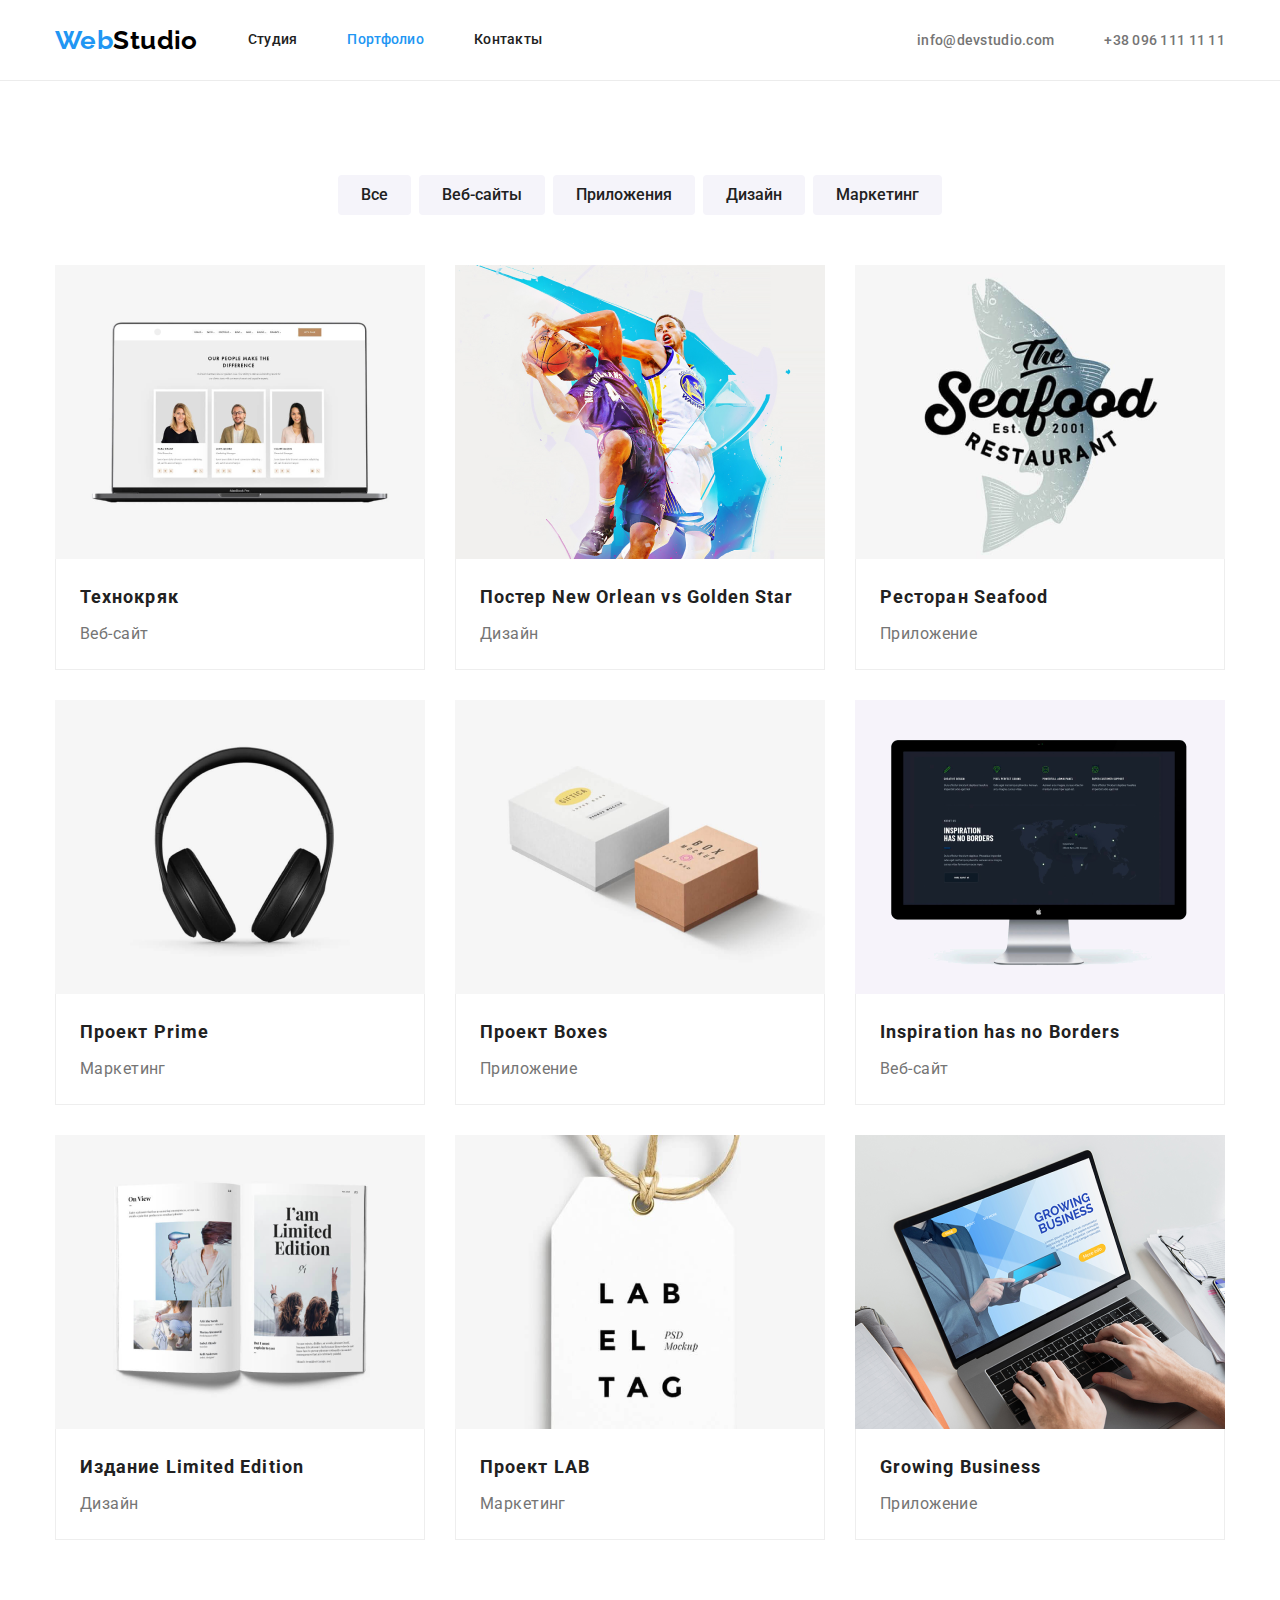
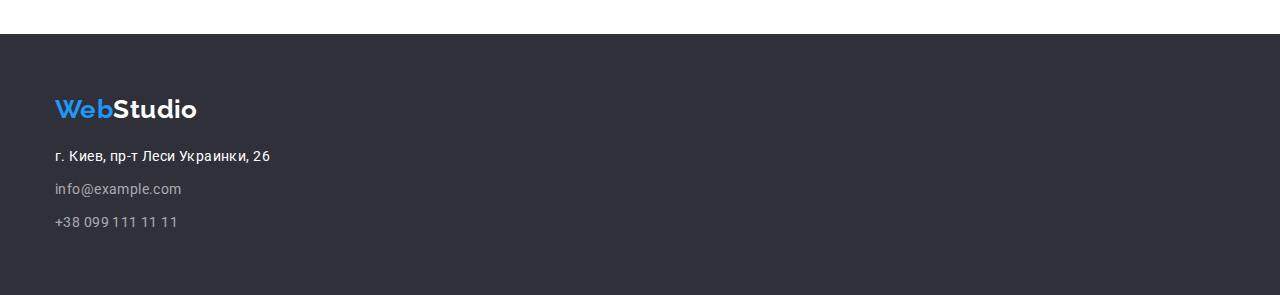
==== commit 220ca96a: "hw03-08" ====
--- a/portfolio.html
+++ b/portfolio.html
@@ -13,7 +13,7 @@
       rel="stylesheet"
     />
     <link rel="stylesheet" href="./css/style.css" />
-    <title>Home work</title>
+    <title>PORTFOLIO</title>
   </head>
   <body>
     <header class="header">
@@ -183,17 +183,15 @@
         </div>
       </section>
     </main>
-
+    <!-- =============FOOTER========== -->
     <footer class="footer">
       <div class="container">
         <a href="./index.html" class="webstudio"
           >Web<span class="footer-studio">Studio</span></a
         >
         <address class="address">
+          <p class="company-address">г. Киев, пр-т Леси Украинки, 26</p>
           <ul class="footer-list">
-            <li lang="ru" class="address-list-item">
-              <p class="company-address">г. Киев, пр-т Леси Украинки, 26</p>
-            </li>
             <li class="address-list-item">
               <a href="mailto:info@example.com" class="contact-info"
                 >info@example.com</a
--- a/css/style.css
+++ b/css/style.css
@@ -134,6 +134,7 @@
   font-weight: 700;
   font-size: 16px;
   line-height: 1.875;
+  cursor: pointer;
 
   display: inline-block;
   padding: 10px 32px;
@@ -260,6 +261,7 @@
   margin-bottom: 9px;
 
   color: #ffffff;
+  font-style: normal;
 }
 .contact-info {
   color: rgba(255, 255, 255, 0.6);
@@ -290,6 +292,7 @@
   outline: none;
   min-width: 73px;
   border: 1px solid transparent;
+  cursor: pointer;
 
   display: inline-block;
   padding: 6px 22px;
